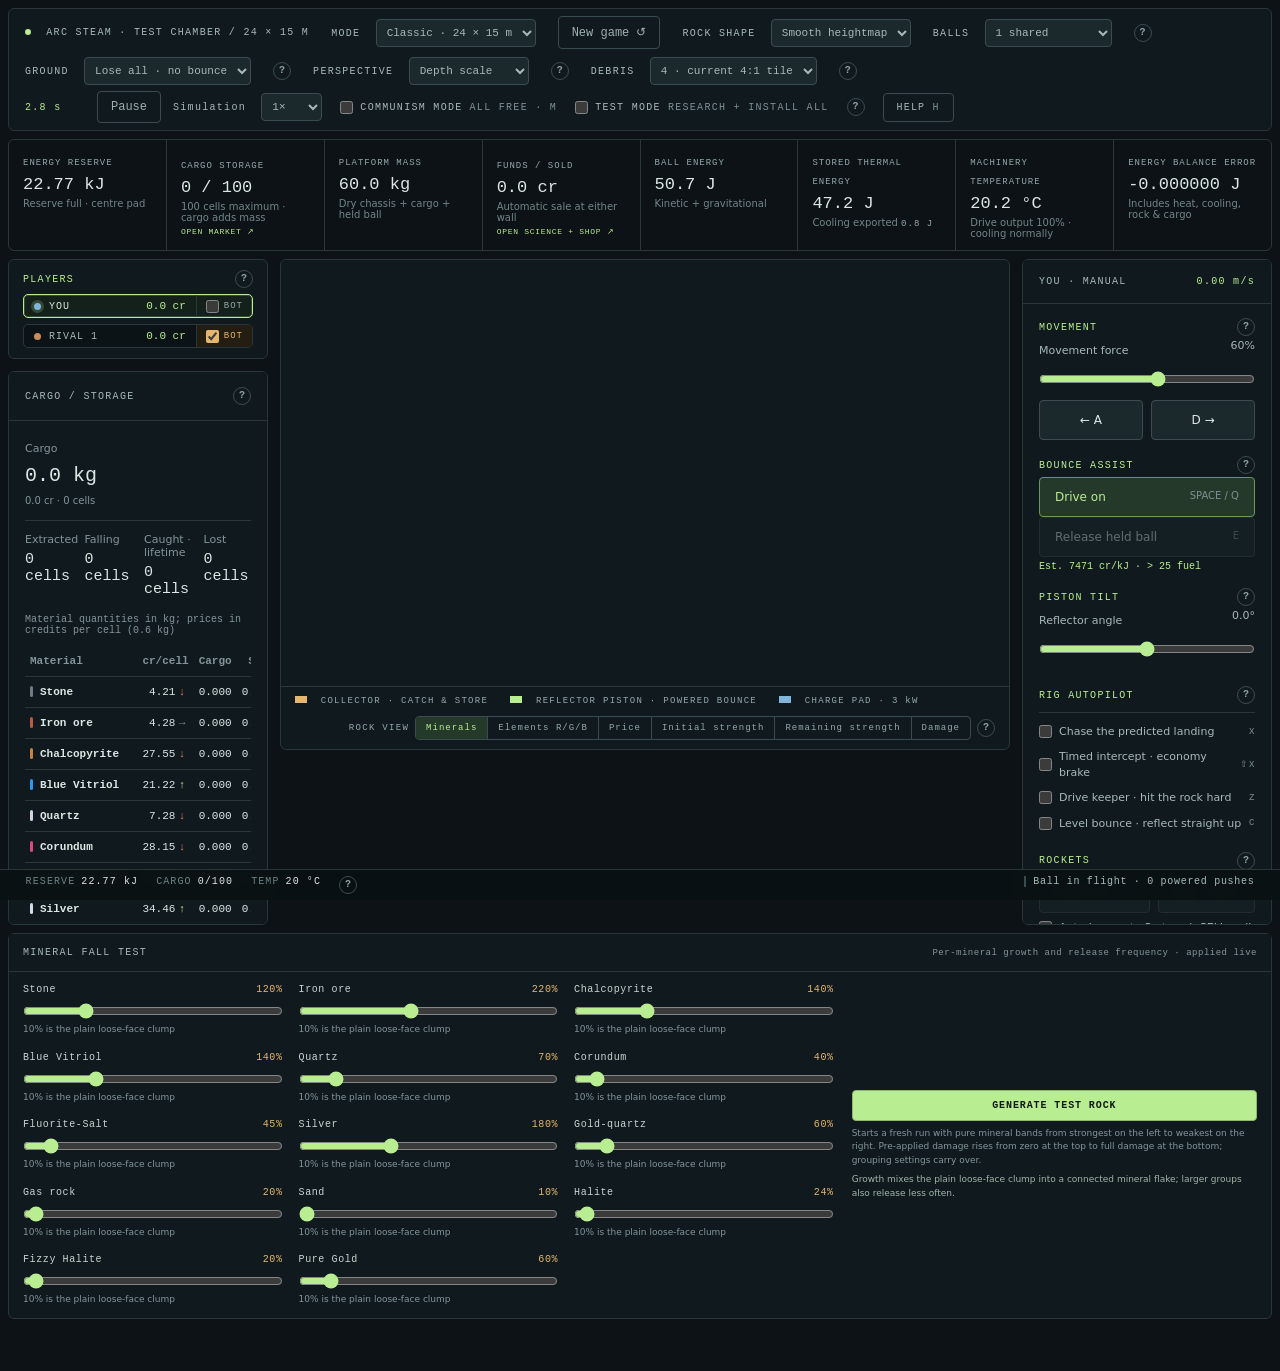
==== index.html @ 77aabecf "0.4.0 Wild Mine — M3, the ball player" ====
<!DOCTYPE html>
<html lang="en">
<head>
	<meta charset="utf-8">
	<meta name="viewport" content="width=device-width, initial-scale=1">
	<title>Arc Steam — physics sandbox</title>
	<link rel="stylesheet" href="styles.css">
</head>
<body>
	<main>
		<header class="system-bar panel">
			<div class="system-row">
				<span class="chamber-name"><i class="live"></i> <span id="chamber-title">ARC STEAM · TEST CHAMBER / 24 × 15 M</span></span>
				<label for="game-mode">MODE <select id="game-mode" autocomplete="off"><option value="classic" selected>Classic · 24 × 15 m</option><option value="wild">Wild Mine · cave</option></select></label>
				<button id="reset" class="quiet">New game ↺</button>
				<label for="shape">ROCK SHAPE <select id="shape" autocomplete="off"><option value="smooth" selected>Smooth heightmap</option><option value="square">Square cells</option></select></label>
				<label for="balls">BALLS <select id="balls" autocomplete="off"><option value="shared1" selected>1 shared</option><option value="shared2">2 shared</option><option value="each">1 per platform</option></select></label><button id="help-balls" class="help-mark" type="button" aria-haspopup="dialog" aria-controls="help-drawer" aria-expanded="false" aria-label="Help: ball arrangements">?</button>
				<label for="ground-bounce">GROUND <select id="ground-bounce" autocomplete="off"><option value="absorb" selected>Lose all · no bounce</option><option value="half">Lose 50% · rebound</option><option value="elastic">Lose none · elastic</option></select></label><button id="help-ground" class="help-mark" type="button" aria-haspopup="dialog" aria-controls="help-drawer" aria-expanded="false" aria-label="Help: ground bounce">?</button>
				<label for="ball-perspective">PERSPECTIVE <select id="ball-perspective" autocomplete="off"><option value="on" selected>Depth scale</option><option value="flat">Constant size</option></select></label><button id="help-perspective" class="help-mark" type="button" aria-haspopup="dialog" aria-controls="help-drawer" aria-expanded="false" aria-label="Help: ball perspective">?</button>
				<label for="debris-compression">DEBRIS <select id="debris-compression" autocomplete="off"><option value="1">1 · square rubble</option><option value="1.5">1.5</option><option value="2">2</option><option value="3">3</option><option value="4" selected>4 · current 4:1 tile</option><option value="6">6</option><option value="8">8 · flat sheet</option></select></label><button id="help-debris" class="help-mark" type="button" aria-haspopup="dialog" aria-controls="help-drawer" aria-expanded="false" aria-label="Help: debris compression">?</button>
			</div>
			<div class="system-row system-options">
				<div class="time-controls" aria-label="Time controls"><span id="clock">0.0 s</span><button id="pause" class="quiet">Pause</button><label for="speed">Simulation <select id="speed"><option value="0.5">0.5×</option><option value="1" selected>1×</option><option value="2">2×</option></select></label></div>
				<label class="commune-switch" for="commune"><input type="checkbox" id="commune" autocomplete="off"> COMMUNISM MODE <i>ALL FREE · M</i></label>
				<label class="test-switch" for="test-mode"><input type="checkbox" id="test-mode" autocomplete="off"> TEST MODE <i>RESEARCH + INSTALL ALL</i></label><button id="help-modes" class="help-mark" type="button" aria-haspopup="dialog" aria-controls="help-drawer" aria-expanded="false" aria-label="Help: communism and test mode">?</button>
				<button id="help-keys" class="help-open" type="button" aria-haspopup="dialog" aria-controls="help-drawer" aria-expanded="false" aria-keyshortcuts="H">HELP <span>H</span></button>
			</div>
		</header>
		<section class="telemetry panel" aria-label="System telemetry"><article id="reserve-telemetry"><span>ENERGY RESERVE</span><strong id="battery">—</strong><small id="reserve-note">Centre pad refills free at the source’s reload rate · emergency import in the market</small></article><article id="cargo-telemetry"><button id="market-open" class="telemetry-action" type="button" aria-controls="market-drawer" aria-expanded="false" aria-label="Open Market and Ledger"><span>CARGO STORAGE</span><strong id="cargo">—</strong><small id="cargo-note">100 cells maximum · cargo adds mass · open market</small></button></article><article><span>PLATFORM MASS</span><strong id="platform-mass">—</strong><small>Dry chassis + cargo + held ball</small></article><article><button id="science-open" class="telemetry-action" type="button" aria-controls="science-drawer" aria-expanded="false" aria-label="Open Science and Shop"><span>FUNDS / SOLD</span><strong id="funds">—</strong><small id="funds-note">Automatic sale · open science and shop</small></button></article><article><span>BALL ENERGY</span><strong id="ball-energy">—</strong><small>Kinetic + gravitational</small></article><article><span>STORED THERMAL ENERGY</span><strong id="heat">—</strong><small>Cooling exported <span id="cooled">—</span></small></article><article id="thermal-telemetry"><span>MACHINERY TEMPERATURE</span><strong id="temperature">—</strong><small id="thermal-status">Drive output 100% · cooling normally</small></article><article><span>ENERGY BALANCE ERROR</span><strong id="error">—</strong><small>Includes heat, cooling, rock & cargo</small></article></section>
		<section class="workspace">
			<section class="mine-panel panel" aria-label="Chamber view" data-topic="chamber">
				<div class="canvas-wrap"><canvas id="c" tabindex="0" aria-label="Side view of a bouncing ball and movable mining platform"></canvas>
					<aside id="mineral-tooltip" class="mineral-tooltip" role="tooltip" hidden>
						<strong id="mineral-cell">—</strong>
						<strong id="mineral-strength">—</strong>
						<progress id="strength-meter" max="1" value="1" aria-label="Remaining cell strength"></progress>
						<p id="mineral-composition">—</p><p id="mineral-price">—</p>
					</aside>
				</div>
				<div class="mine-footer">
					<span><i class="key-color collector"></i> COLLECTOR · CATCH & STORE</span>
					<span><i class="key-color reflector"></i> REFLECTOR PISTON · POWERED BOUNCE</span>
					<span><i class="key-color pad"></i> CHARGE PAD · 3 kW</span>
					<div class="view-switch"><span id="view-label">ROCK VIEW</span><div id="view-modes" class="view-modes" role="radiogroup" aria-labelledby="view-label"><label><input type="radio" name="rock-view" value="minerals" autocomplete="off" checked>Minerals</label><label><input type="radio" name="rock-view" value="elements" autocomplete="off">Elements R/G/B</label><label><input type="radio" name="rock-view" value="price" autocomplete="off">Price</label><label><input type="radio" name="rock-view" value="initial-strength" autocomplete="off">Initial strength</label><label><input type="radio" name="rock-view" value="strength" autocomplete="off">Remaining strength</label><label><input id="rock-damage-view" type="radio" name="rock-view" value="damage" autocomplete="off">Damage</label></div><button id="help-chamber" class="help-mark" type="button" aria-haspopup="dialog" aria-controls="help-drawer" aria-expanded="false" aria-label="Help: the chamber and its markers">?</button></div>
				</div>
			</section>
			<aside class="controls-panel panel" data-topic="movement">
				<div class="panel-title"><span id="control-title">YOU · MANUAL</span><span id="motion">0.00 m/s</span></div>
				<div class="controls">
					<div class="eyebrow-row"><p class="eyebrow">MOVEMENT</p><button id="help-movement" class="help-mark" type="button" aria-haspopup="dialog" aria-controls="help-drawer" aria-expanded="false" aria-label="Help: movement and force">?</button></div>
					<label for="force">Movement force <output id="force-value">60%</output></label>
					<input id="force" type="range" min="10" max="100" value="60">
					<div class="control-row"><button id="left" aria-label="Move left">← A</button><button id="right" aria-label="Move right">D →</button></div>
					<div id="ball-controls" class="ball-controls" hidden>
						<div class="eyebrow-row"><p class="eyebrow">BALL · P2</p><button id="help-ball" class="help-mark" type="button" aria-haspopup="dialog" aria-controls="help-drawer" aria-expanded="false" aria-label="Help: the ball player">?</button></div>
						<div class="control-row"><button id="ball-left" aria-label="Run the ball motor left">◀ ←</button><button id="ball-jump" class="ball-jump" aria-label="Jump the ball">Jump ↑</button><button id="ball-right" aria-label="Run the ball motor right">→ ▶</button></div>
					</div>
					<div id="rig-drive">
						<div class="eyebrow-row"><p class="eyebrow">BOUNCE ASSIST</p><button id="help-drive" class="help-mark" type="button" aria-haspopup="dialog" aria-controls="help-drawer" aria-expanded="false" aria-label="Help: bounce drive">?</button></div>
						<button id="drive" class="drive" aria-pressed="true">Drive on <span>SPACE / Q</span></button>
						<button id="launch" disabled>Release held ball <span>E</span></button>
						<p id="prediction-status" class="hint" hidden></p>
						<p id="drive-yield" class="hint tool-yield" hidden></p>
						<div class="eyebrow-row"><p class="eyebrow">PISTON TILT</p><button id="help-tilt" class="help-mark" type="button" aria-haspopup="dialog" aria-controls="help-drawer" aria-expanded="false" aria-label="Help: reflector tilt">?</button></div>
						<label for="piston-angle">Reflector angle <output id="piston-value">0.0°</output></label>
						<input id="piston-angle" type="range" min="-10" max="10" step="0.5" value="0">
						<div class="eyebrow-row"><p class="eyebrow">RIG AUTOPILOT</p><button id="help-autopilot" class="help-mark" type="button" aria-haspopup="dialog" aria-controls="help-drawer" aria-expanded="false" aria-label="Help: autopilot duties">?</button></div>
						<div class="autopilot" id="autopilot"><label><input type="checkbox" id="auto-move" autocomplete="off"><span>Chase the predicted landing</span><i>X</i></label><label><input type="checkbox" id="auto-smart" autocomplete="off"><span>Timed intercept · economy brake</span><i>⇧X</i></label><label><input type="checkbox" id="auto-drive" autocomplete="off"><span>Drive keeper · hit the rock hard</span><i>Z</i></label><label><input type="checkbox" id="auto-angle" autocomplete="off"><span>Level bounce · reflect straight up</span><i>C</i></label></div>
						<p id="autopilot-status" class="hint" role="status" hidden></p>
						<div class="eyebrow-row"><p class="eyebrow">ROCKETS</p><button id="help-rockets" class="help-mark" type="button" aria-haspopup="dialog" aria-controls="help-drawer" aria-expanded="false" aria-label="Help: rockets">?</button></div>
						<div class="rocket-row"><button id="rocket-fire" type="button" aria-keyshortcuts="R" disabled>Fire 0 / 6 <span>R</span></button><button id="rocket-buy" type="button" disabled>Buy</button></div>
						<div class="autopilot" id="rocket-orders"><label><input type="checkbox" id="rocket-auto" autocomplete="off"><span>Auto-buy up to 3 at each SELL wall</span></label></div>
						<p id="rocket-status" class="hint" role="status" hidden></p>
						<div class="eyebrow-row"><p class="eyebrow">SANDBLASTER</p><button id="help-sandblaster" class="help-mark" type="button" aria-haspopup="dialog" aria-controls="help-drawer" aria-expanded="false" aria-label="Help: sandblaster">?</button></div>
						<div class="rocket-row"><button id="sandblast-fire" type="button" aria-keyshortcuts="F" disabled>Blast 0 <span>F</span></button></div>
						<div class="autopilot" id="sandblast-orders"><label><input type="checkbox" id="sandblast-auto" autocomplete="off"><span>Auto-fire while the hopper holds sand or stone</span></label></div>
						<p id="sandblast-status" class="hint" role="status" hidden></p>
						<p id="sandblast-yield" class="hint tool-yield" hidden></p>
						<div class="eyebrow-row"><p class="eyebrow">WATER GUN</p><button id="help-water" class="help-mark" type="button" aria-haspopup="dialog" aria-controls="help-drawer" aria-expanded="false" aria-label="Help: water gun and the pump">?</button></div>
						<div class="rocket-row"><button id="water-fire" type="button" aria-keyshortcuts="G" disabled>Spray <span>G</span></button><button id="water-aim" type="button" disabled>Aim at cursor</button></div>
						<div class="autopilot" id="water-orders"><label><input type="checkbox" id="water-auto" autocomplete="off"><span>Auto-fire the jet</span></label><label><input type="checkbox" id="water-pump" autocomplete="off"><span>Pump the brine back under the hull</span></label><label><input type="checkbox" id="water-pump-solute" autocomplete="off"><span>Idle pump on shallow fresh water</span></label></div>
						<p id="water-status" class="hint" role="status" hidden></p>
						<p id="water-yield" class="hint tool-yield" hidden></p>
					</div>
				</div>
			</aside>
			<div class="side-column">
				<section class="scoreboard panel" aria-label="Players" data-topic="players">
					<div class="scoreboard-head"><span class="eyebrow">PLAYERS</span><button id="help-players" class="help-mark" type="button" aria-haspopup="dialog" aria-controls="help-drawer" aria-expanded="false" aria-label="Help: players and competitors">?</button></div>
					<ol id="player-list" class="player-list" aria-label="Players at this mine"></ol>
				</section>
				<article class="cargo-panel panel" data-topic="cargo">
					<div class="panel-title"><span>CARGO / STORAGE</span><button id="help-cargo" class="help-mark" type="button" aria-haspopup="dialog" aria-controls="help-drawer" aria-expanded="false" aria-label="Help: cargo and storage">?</button></div>
					<div class="panel-body">
						<div class="summary"><div><span>Cargo</span><strong id="cargo-mass">—</strong><small id="cargo-value">—</small></div></div>
						<p id="grader-yield" class="hint tool-yield" hidden></p>
						<dl class="mass-readouts"><div><dt>Extracted</dt><dd id="extracted">—</dd></div><div><dt>Falling</dt><dd id="falling">—</dd></div><div><dt>Caught · lifetime</dt><dd id="caught">—</dd></div><div><dt>Lost</dt><dd id="lost">—</dd></div></dl>
						<div class="table-wrap"><table><caption>Material quantities in kg; prices in credits per cell (0.6 kg)</caption><thead><tr><th>Material</th><th>cr/cell</th><th>Cargo</th><th>Sold</th></tr></thead><tbody id="inventory-rows"></tbody></table></div>
					</div>
				</article>
			</div>
		</section>

		<section class="fall-test panel" aria-labelledby="fall-test-title" data-topic="chamber">
			<div class="panel-title"><span id="fall-test-title">MINERAL FALL TEST</span><span class="fall-test-summary">Per-mineral growth and release frequency · applied live</span></div>
			<div class="fall-test-body">
				<div id="cluster-settings" class="cluster-test-settings"></div>
				<div class="fall-test-action"><button id="generate-test-rock" type="button">Generate test rock</button><p>Starts a fresh run with pure mineral bands from strongest on the left to weakest on the right. Pre-applied damage rises from zero at the top to full damage at the bottom; grouping settings carry over.</p><p id="fall-test-status" role="status">Growth mixes the plain loose-face clump into a connected mineral flake; larger groups also release less often.</p></div>
			</div>
		</section>

		<aside id="science-drawer" class="tool-drawer science-drawer" aria-labelledby="science-title" data-topic="progression" hidden>
			<div class="tool-drawer-head">
				<div><p class="eyebrow">PROGRESSION TREE</p><h2 id="science-title">SCIENCE + SHOP</h2></div>
				<div class="drawer-meta">
					<span class="meta-pill"><i>FUNDS</i><b id="science-funds">0.0 cr</b></span>
					<span class="meta-pill"><i>RESEARCH</i><b id="research-progress">0 / 11</b></span>
					<button id="help-progression" class="help-mark" type="button" aria-haspopup="dialog" aria-controls="help-drawer" aria-expanded="false" aria-label="Help: science and shop tree">?</button>
					<button id="science-close" class="quiet" type="button" aria-label="Close science and shop">Close ✕</button>
				</div>
			</div>
			<p id="progression-status" class="progression-status" role="status">Sell cargo at a wall to fund research and shop gear.</p>
			<div class="tool-drawer-content">
				<div id="progression-tree" class="progression-tree">
					<aside id="spec-card" class="tree-spec"><div class="spec-title">LIVE PLATFORM SPECIFICATION · HOVER OR TAP ✱ FOR A PREVIEW</div><dl class="spec" id="platform-spec"></dl></aside>
					<svg id="tree-links" class="tree-links" aria-hidden="true"></svg>
				</div>
			</div>
		</aside>
		<aside id="market-drawer" class="tool-drawer market-drawer" aria-labelledby="market-title" hidden>
			<div class="tool-drawer-head">
				<div><p class="eyebrow">CARGO & SALES</p><h2 id="market-title">MARKET / LEDGER</h2></div>
				<div class="drawer-meta">
					<span class="meta-pill"><i>CREDITS</i><b id="credits">0.0 cr</b></span>
					<button id="help-market" class="help-mark" type="button" aria-haspopup="dialog" aria-controls="help-drawer" aria-expanded="false" aria-label="Help: market and ledger">?</button>
					<button id="market-close" class="quiet" type="button" aria-label="Close market and ledger">Close ✕</button>
				</div>
			</div>
			<div class="tool-drawer-content">
			<article class="market-panel panel" data-topic="market">
				<div class="panel-body">
					<div class="summary"><div><span>Sold · lifetime</span><strong id="sold-mass">—</strong><small id="sold-value">—</small></div><div><span>Ledger</span><strong id="sale-count">—</strong><small>Sales, purchases, research, fuel</small></div></div>
					<div class="table-wrap market-quotes"><table><caption>Live mineral quotes · drift vs base and 1-minute rate</caption><thead><tr><th scope="col">Mineral</th><th scope="col">cr/cell</th><th scope="col">vs Base</th><th scope="col">Trend</th><th scope="col">Cargo</th><th scope="col">Sold</th></tr></thead><tbody id="market-rows"></tbody></table></div>
					<div class="refuel"><div><span>Emergency resupply</span><strong id="refuel-cost">—</strong><small>Instant import at <span id="fuel-price">—</span> cr/kJ · the centre pad is free</small></div><button id="refuel" disabled>Recharge</button></div>
					<p id="market-tool-yield" class="hint tool-yield" hidden></p>
					<p id="transaction-status" role="status">Catch fragments in the amber collector, then touch a SELL wall.</p>
					<details open><summary>Transaction ledger <span id="transaction-count">(0)</span></summary><ol id="ledger" reversed aria-label="Latest eight transactions"></ol></details>
				</div>
			</article>
			</div>
		</aside>

	</main>
	<footer class="status-bar" id="status-bar" aria-label="Status bar">
		<div class="status-facts" aria-label="Reserve, cargo, temperature and their help">
			<span><i>RESERVE</i><b id="fact-reserve">—</b></span>
			<span><i>CARGO</i><b id="fact-cargo">—</b></span>
			<span><i>TEMP</i><b id="fact-temp">—</b></span>
			<button id="help-charge" class="help-mark" type="button" aria-haspopup="dialog" aria-controls="help-drawer" aria-expanded="false" aria-label="Help: recovery and charge">?</button>
		</div>
		<div class="status-messages" role="status" aria-live="polite">
			<p class="status-message" id="status-ball" data-tone="info" hidden></p>
			<p class="status-message" id="status-energy" data-tone="danger" hidden></p>
		</div>
	</footer>
	<aside id="help-drawer" class="help-drawer" role="dialog" aria-modal="false" aria-labelledby="help-title" aria-hidden="true" data-open="false">
		<div class="help-head" id="help-head"><span class="eyebrow">CONTEXT HELP</span><button id="help-close" class="quiet" type="button">Close ✕</button></div>
		<h2 id="help-title">Controls</h2>
		<div class="help-scroll" id="help-body"></div>
		<nav class="help-index" id="help-index" aria-label="Help topics"></nav>
		<p class="help-foot">Hover or tap a ? mark · press and hold a panel · H toggles · Esc closes</p>
	</aside>
	<script src="js/minerals.js"></script>
	<script src="js/element-cdf.js"></script>
	<script src="js/geology-config.js"></script>
	<script src="js/rock-materials.js"></script>
	<script src="js/geology.js"></script>
	<script src="js/help.js"></script>
	<script src="js/ceiling.js"></script>
	<script src="js/cave.js"></script>
	<script src="js/equipment.js"></script>
	<script src="js/research.js"></script>
	<script src="js/water-chemistry.js"></script>
	<script src="js/physics.js"></script>
	<script src="js/wild-mine.js"></script>
	<script src="js/wild-ball.js"></script>
	<script src="js/rockets.js"></script>
	<script src="js/sandblaster.js"></script>
	<script src="js/water.js"></script>
	<script src="js/prediction.js"></script>
	<script src="js/autopilot.js"></script>
	<script src="js/players.js"></script>
	<script src="js/tool-telemetry.js"></script>
	<script src="js/main.js"></script>
	<script src="js/main_progress.js"></script>
	<script src="js/main_players.js"></script>
	<script src="js/main_readouts.js"></script>
	<script src="js/main_draw.js"></script>
	<script src="js/main_wild.js"></script>
	<script src="js/main_input.js"></script>
	<script src="js/main_help.js"></script>
	<script src="js/main_boot.js"></script>
</body>
</html>
---- styles.css ----
:root { color-scheme: dark; font-family: system-ui, sans-serif; color: #dce6e4; background: #0c1215; --line: #29363a; --muted: #82959a; --accent: #b9ed91; --amber: #e6b66e; --power: #7fb6d9; --danger: #e0775e; --control-line: #3a4c50; }
* { box-sizing: border-box; }
/* The fixed status bar sits over the foot of the page, so the flow keeps room for it. */
body { margin: 0; padding-bottom: 36px; }
small { display: block; }
p { color: var(--muted); line-height: 1.65; font-size: 13px; }
label { font-size: 11px; color: #a7b8ba; }
output { float: right; }
button, select { font: inherit; color: inherit; background: #1b282c; border: 1px solid var(--control-line); padding: 12px 15px; border-radius: 4px; cursor: pointer; }
select { padding: 6px; margin-left: 8px; font-size: 11px; }
button:hover:not(:disabled, [aria-disabled="true"]) { border-color: var(--accent); }
button:focus-visible, input:focus-visible, select:focus-visible { outline: 2px solid var(--accent); outline-offset: 3px; }
button:disabled, button[aria-disabled="true"] { opacity: 0.4; cursor: not-allowed; }
input[type="range"] { width: 100%; accent-color: var(--accent); margin: 13px 0; }
.quiet { background: transparent; color: #9faeaf; font-size: 12px; }
.eyebrow, .panel-title, .system-bar, .mine-footer { font: 10px ui-monospace, monospace; letter-spacing: 1.3px; }
.eyebrow { color: var(--accent); }
.hint { font-size: 11px; line-height: 1.6; }
.tool-yield { margin: 4px 0 0; font: 10px ui-monospace, monospace; color: var(--muted); }
.tool-yield[hidden] { display: none; }
.tool-yield[data-tone="gain"] { color: var(--accent); }
.tool-yield[data-tone="warn"] { color: var(--amber); }

/* System, telemetry, chamber workspace and market; science and view controls live in drawers. */
main { padding: 8px; display: grid; gap: 8px; }
.panel { min-width: 0; border: 1px solid var(--line); border-radius: 6px; background: #101a1e; }
.panel-title { min-height: 44px; padding: 15px 16px; border-bottom: 1px solid var(--line); color: #a7b8ba; display: flex; align-items: center; justify-content: space-between; gap: 10px; background: #101a1e; }
.panel-body { padding: 16px; }

.system-bar { display: grid; gap: 6px; padding: 7px 16px; color: #a7b8ba; }
.system-row { display: flex; flex-wrap: wrap; align-items: center; gap: 8px 22px; }
.system-bar label { font: inherit; }
.system-bar button { padding: 8px 13px; }
.live { display: inline-block; width: 6px; height: 6px; border-radius: 50%; background: var(--accent); margin-right: 8px; }
.time-controls { display: flex; align-items: center; gap: 12px; }
#clock { min-width: 60px; color: var(--accent); }
.system-options { display: flex; flex-wrap: wrap; align-items: center; gap: 8px 18px; }
/* System modes are label-wrapped switches with visible state and keyboard focus. */
.commune-switch, .test-switch { display: flex; align-items: center; gap: 7px; cursor: pointer; user-select: none; }
.commune-switch:hover, .test-switch:hover { color: #dce6e4; }
.commune-switch:has(:checked) { color: var(--accent); }
.test-switch:has(:checked) { color: var(--amber); }
.commune-switch:has(:focus-visible), .test-switch:has(:focus-visible) { outline: 2px solid var(--accent); outline-offset: 2px; }
.commune-switch input, .test-switch input { margin: 0; accent-color: var(--accent); }
.test-switch input { accent-color: var(--amber); }
.commune-switch i, .test-switch i { font-style: normal; color: #7d9094; }

.telemetry { display: grid; grid-template-columns: repeat(8, minmax(0, 1fr)); gap: 1px; overflow: hidden; background: var(--line); }
.telemetry article { position: relative; min-width: 0; padding: 10px 14px 11px; background: #0c1215; }
.telemetry article:has(.telemetry-action) { padding: 0; }
.telemetry-action { display: block; width: 100%; height: 100%; padding: 10px 14px 11px; border: 0; border-radius: 0; background: transparent; color: inherit; text-align: left; cursor: pointer; }
.telemetry-action:hover { background: #111d20; }
#market-open::after, #science-open::after { display: block; margin-top: 4px; color: var(--accent); font: 8px ui-monospace, monospace; letter-spacing: 0.7px; }
#market-open::after { content: "OPEN MARKET ↗"; }
#science-open::after { content: "OPEN SCIENCE + SHOP ↗"; }
.telemetry span { font: 9px ui-monospace, monospace; color: #94a8ac; letter-spacing: 1px; }
.telemetry strong { display: block; font: 17px ui-monospace, monospace; margin: 6px 0 4px; }
.telemetry small { font-size: 10px; color: #71868a; }
/* Live warnings highlight the telemetry card that needs attention; the tag is
   drawn from the data state, so the readout only flips one attribute. */
.telemetry article[data-warning] { background: #1d1a11; box-shadow: inset 3px 0 0 var(--amber); }
.telemetry article[data-warning] strong { color: var(--amber); }
.telemetry article[data-warning]::after { content: attr(data-warning); position: absolute; top: 7px; right: 10px; padding: 2px 5px; border-radius: 2px; background: var(--amber); color: #16130b; font: 8px ui-monospace, monospace; letter-spacing: 1px; }
.telemetry article[data-warning="EMPTY"], .telemetry article[data-warning="CUTOFF"] { background: #231412; box-shadow: inset 3px 0 0 var(--danger); }
.telemetry article[data-warning="EMPTY"] strong, .telemetry article[data-warning="CUTOFF"] strong { color: var(--danger); }
.telemetry article[data-warning="EMPTY"]::after, .telemetry article[data-warning="CUTOFF"]::after { background: var(--danger); color: #1b0f0c; }

/* Players: one compact line per platform, stacked in the left column above
   cargo. The row is the switch; the BOT checkbox is the only nested control
   and keeps its own click target. */
.scoreboard { display: flex; flex-direction: column; gap: 6px; padding: 10px 14px; }
.scoreboard-head { display: flex; align-items: center; justify-content: space-between; gap: 10px; }
.scoreboard .eyebrow { margin: 0; }
.player-list { display: flex; flex-direction: column; gap: 6px; margin: 0; padding: 0; list-style: none; }
.player-row { display: flex; align-items: stretch; min-width: 0; border: 1px solid var(--line); border-radius: 5px; background: #0b1316; overflow: hidden; }
.player-row[hidden] { display: none; }
.player-row[data-active="true"] { border-color: var(--accent); background: #14201a; box-shadow: inset 0 0 0 1px #b9ed9133; }
.player-select { display: flex; flex: 1 1 auto; align-items: center; gap: 8px; padding: 5px 10px; border: 0; border-radius: 0; background: transparent; text-align: left; min-width: 0; }
.player-select:hover:not(:disabled) { border-color: transparent; background: #18262a; }
.player-dot { flex: none; width: 7px; height: 7px; border-radius: 50%; background: var(--muted); }
.player-row[data-active="true"] .player-dot { box-shadow: 0 0 0 3px #b9ed9133; }
.player-name { font: 10px ui-monospace, monospace; letter-spacing: 1px; color: #a7b8ba; }
.player-row[data-active="true"] .player-name { color: #dce6e4; }
.player-money { margin-left: auto; font: 11px ui-monospace, monospace; color: var(--accent); white-space: nowrap; }
.player-bot { display: flex; align-items: center; gap: 5px; padding: 0 9px; border-left: 1px solid var(--line); font: 9px ui-monospace, monospace; letter-spacing: 1px; color: #94a8ac; cursor: pointer; user-select: none; }
.player-bot:hover { color: #dce6e4; }
.player-bot:has(:checked) { color: var(--amber); background: #241d12; }
.player-bot input { margin: 0; accent-color: var(--amber); }


/* Status bar: one fixed strip at the foot of the viewport while the page
   scrolls. The facts on the left stay true all session; the messages on the
   right only exist while the condition behind them does. */
.status-bar {
	position: fixed; inset: auto 0 0 0; z-index: 20; display: flex; flex-wrap: wrap; align-items: baseline; gap: 2px 24px;
	padding: 6px 2vw; border-top: 1px solid var(--line); background: #0a1114f2; backdrop-filter: blur(6px);
	font: 10px ui-monospace, monospace; letter-spacing: 1.1px;
}
.status-facts { display: flex; flex-wrap: wrap; gap: 2px 18px; }
.status-facts span { display: flex; align-items: baseline; gap: 6px; }
.status-facts .help-mark { align-self: center; }
.status-facts i { font-style: normal; color: #6d8286; }
.status-facts b { font-weight: 400; color: #dce6e4; }
.status-facts b[data-tone="warn"] { color: var(--amber); }
.status-facts b[data-tone="danger"] { color: var(--danger); }
.status-messages { margin-left: auto; display: flex; flex-wrap: wrap; gap: 2px 20px; }
.status-message { margin: 0; padding-left: 7px; border-left: 2px solid var(--control-line); font: inherit; letter-spacing: 0.7px; color: #a9babc; }
.status-message[data-tone="warn"] { color: var(--amber); border-left-color: var(--amber); }
.status-message[data-tone="danger"] { color: var(--danger); border-left-color: var(--danger); }
.status-message[hidden] { display: none; }

/* Cap the chamber, not the page: surplus desktop width belongs to cargo.
   126.54vh is the 1.71 scene ratio at the side panels' 74vh height limit. */
.workspace { display: grid; gap: 12px; grid-template-columns: minmax(260px, 1fr) minmax(0, min(1282px, calc(126.54vh + 2px))) 250px; grid-template-areas: "side mine controls"; }
.side-column { grid-area: side; display: flex; flex-direction: column; gap: 12px; min-width: 0; }
.mine-panel { grid-area: mine; align-self: start; display: flex; flex-direction: column; }
.controls-panel { grid-area: controls; }
/* The ratio matches the chamber's 27.3 x 15.7 m scene plus the renderer's
   margins. Side-panel content must never stretch this box. */
.canvas-wrap { position: relative; flex: none; aspect-ratio: 1.71; background: #10191d; border-radius: 6px 6px 0 0; overflow: hidden; }
canvas { width: 100%; height: 100%; display: block; cursor: crosshair; }

.mine-footer { display: flex; flex-wrap: wrap; align-items: center; gap: 10px 22px; padding: 9px 14px; border-top: 1px solid var(--line); color: #94a8ac; font-size: 9px; }
.key-color { display: inline-block; height: 7px; width: 12px; margin-right: 7px; }
.collector { background: var(--amber); }
.reflector { background: var(--accent); }
.pad { background: var(--power); }
.view-switch { margin-left: auto; display: flex; flex-wrap: wrap; align-items: center; gap: 6px; }
.view-modes { display: flex; flex-wrap: wrap; border: 1px solid var(--control-line); border-radius: 4px; overflow: hidden; }
.view-modes label { position: relative; padding: 6px 10px; font: 9px ui-monospace, monospace; letter-spacing: 1px; color: #94a8ac; cursor: pointer; user-select: none; }
.view-modes label + label { border-left: 1px solid var(--control-line); }
.view-modes label:hover { color: #dce6e4; }
.view-modes label:has(:checked) { color: var(--accent); background: #25392a; }
.view-modes label:has(:focus-visible) { outline: 2px solid var(--accent); outline-offset: -2px; }
/* The radio stays focusable for arrow keys; its label is the visible control. */
.view-modes input { position: absolute; inset: 0; margin: 0; opacity: 0; pointer-events: none; }

.fall-test .panel-title { min-height: 38px; padding: 10px 14px; }
.fall-test-summary { color: var(--muted); font: 9px ui-monospace, monospace; letter-spacing: 0.5px; }
.fall-test-body { display: grid; grid-template-columns: minmax(0, 2fr) minmax(250px, 1fr); gap: 18px; align-items: center; padding: 12px 14px; }
.cluster-test-settings { display: grid; grid-template-columns: repeat(3, minmax(0, 1fr)); gap: 16px; }
.cluster-setting { min-width: 0; }
.cluster-setting label { display: flex; align-items: center; justify-content: space-between; gap: 8px; color: #c8d5d2; font: 10px ui-monospace, monospace; letter-spacing: 0.6px; }
.cluster-setting output { color: var(--amber); }
.cluster-setting input { margin: 8px 0 2px; }
.cluster-setting small { color: var(--muted); font-size: 9px; line-height: 1.4; }
.fall-test-action { display: grid; gap: 6px; }
.fall-test-action button { width: 100%; padding: 9px 12px; color: #111914; border-color: #8fb76f; background: #b9ed91; font: 600 10px ui-monospace, monospace; letter-spacing: 0.9px; text-transform: uppercase; }
.fall-test-action p { margin: 0; font-size: 9px; line-height: 1.5; }
#fall-test-status { color: #9fb4a6; }

.controls { padding: 14px 16px; }
.controls button { width: 100%; text-align: left; font-size: 12px; }
.controls button span { float: right; color: #7d9094; font-size: 10px; }
.drive[aria-pressed="true"] { color: var(--accent); background: #25392a; border-color: #6a9757; }
#motion { color: var(--accent); white-space: nowrap; }
#prediction-status, #autopilot-status, #rocket-status { color: #9fd3b0; }
#prediction-status[hidden], #autopilot-status[hidden], #rocket-status[hidden] { display: none; }
/* Autopilot switches: the label is the control, the shortcut sits on the right. */
.autopilot { display: grid; margin: 8px 0 2px; border-top: 1px solid var(--line); padding-top: 6px; }
.autopilot label { display: flex; align-items: center; gap: 7px; padding: 5px 0; font-size: 11px; color: #a7b8ba; cursor: pointer; user-select: none; }
.autopilot label:hover { color: #dce6e4; }
.autopilot label:has(:checked) { color: var(--accent); }
.autopilot label:has(:focus-visible) { outline: 2px solid var(--accent); outline-offset: 1px; }
.autopilot input { flex: none; margin: 0; accent-color: var(--accent); }
.autopilot span { flex: 1 1 auto; line-height: 1.4; }
.autopilot i { flex: none; font: 9px ui-monospace, monospace; letter-spacing: 0.6px; color: #7d9094; }
.rocket-row { display: flex; gap: 8px; }
.rocket-row button:last-child { flex: 0 1 44%; text-align: center; white-space: nowrap; }
#rocket-orders { margin: 2px 0 0; border-top: 0; padding-top: 0; }
.control-row { display: flex; gap: 8px; touch-action: none; }
.control-row button { text-align: center; user-select: none; }
/* The ball player is Wild Mine only, so the row is hidden until the mode asks. */
.ball-controls[hidden] { display: none; }
.ball-controls .control-row { margin-top: 6px; }
.ball-controls .ball-jump { flex: 1.2; color: var(--accent); border-color: #6a9757; background: #25392a; }
.eyebrow-row { display: flex; align-items: center; justify-content: space-between; gap: 10px; margin: 16px 0 3px; }
.eyebrow-row .eyebrow { margin: 0; }
.controls > .eyebrow-row:first-child { margin-top: 0; }

#mineral-cell { display: block; margin-bottom: 8px; font: 11px ui-monospace, monospace; letter-spacing: 0.4px; color: var(--accent); }
#mineral-strength { display: block; font: 13px ui-monospace, monospace; line-height: 1.5; }
progress { width: 100%; height: 8px; accent-color: var(--amber); margin-top: 8px; }
#mineral-composition, #mineral-price { margin: 7px 0 0; font-size: 11px; line-height: 1.45; }
.mineral-tooltip { position: absolute; z-index: 4; width: 260px; padding: 12px; border: 1px solid #506166; border-radius: 5px; background: #0b1416f2; box-shadow: 0 8px 24px #0009; pointer-events: none; }
.mineral-tooltip[hidden] { display: none; }

/* Combined science + shop progression tree: each node pairs research with the
   equipment it unlocks, connected by live prerequisite edges. */
.upgrade-row { display: grid; grid-template-columns: minmax(0, 1fr) auto; gap: 2px 8px; min-width: 0; align-items: center; }
.upgrade-row b { font-size: 10px; letter-spacing: 0.25px; line-height: 1.3; min-width: 0; }
.upgrade-row small { grid-column: 1 / -1; font-size: 9.5px; line-height: 1.38; color: #96a9ac; }
.upgrade-row button { align-self: start; padding: 4px 8px; font: 600 9px ui-monospace, monospace; letter-spacing: 0.5px; white-space: nowrap; }
/* Preview marks sit beside the purchase button in the same column, so a row
   never reflows when one becomes available. A row with nothing left to preview
   keeps the mark's box and folds the mark itself away. */
.row-actions { display: flex; align-items: center; gap: 4px; justify-self: end; }
.upgrade-row .preview-mark { flex: none; width: 16px; height: 16px; padding: 0; border-radius: 50%; border: 1px solid #3d5257; background: #121e22; color: #8ba3a7; font: 700 9px/1 ui-monospace, monospace; cursor: pointer; opacity: 1; transition: color 0.12s ease, border-color 0.12s ease, background 0.12s ease; }
.upgrade-row .preview-mark:hover { color: #0e1912; border-color: var(--accent); background: var(--accent); }
.upgrade-row .preview-mark[aria-pressed="true"] { color: #0e1912; border-color: var(--accent); background: var(--accent); }
.upgrade-row[data-previewable="false"] .preview-mark { color: transparent; border-color: transparent; background: transparent; cursor: default; pointer-events: none; }
/* A row being previewed says so without moving: an inset outline on the row it
   belongs to, and the same tone on the specification strip. */
.upgrade-row[data-preview="true"] { box-shadow: inset 0 0 0 1px #b9ed9166; background-color: #14211c; }
.tree-spec[data-preview="true"] { border-color: #7bab66; box-shadow: inset 0 2px 0 var(--accent); }
.upgrade-row select { grid-column: 1 / -1; margin: 2px 0 0; padding: 4px 6px; font-size: 9.5px; min-width: 0; width: 100%; max-width: 100%; background: #142125; }
.upgrade-row b::before {
	display: inline-block; margin-right: 5px; padding: 1px 4px; border-radius: 3px; vertical-align: 1px;
	font: 700 8px/1.25 ui-monospace, monospace; letter-spacing: 0.6px;
}
.node-sci > b::before { content: "SCI"; color: #b9ed91; background: #213726; border: 1px solid #446b47; }
.node-buy > b::before { content: "↳ BUY"; color: #e6b66e; background: #2c2416; border: 1px solid #68512c; }
.tree-root .node-buy > b::before { content: "BUY"; }
.tree-root [data-item="ramp"] > b::before { content: "KIT"; }
.tree-root [data-family="engines"] > b::before { content: "BAY"; color: #7fb6d9; background: #172934; border: 1px solid #35586d; }
.service-slot > b::before { content: "BOT"; color: #7fb6d9; background: #172934; border: 1px solid #35586d; }
.upgrade-row[data-state="installed"] b, .upgrade-row[data-state="researched"] b { color: var(--accent); }
.upgrade-row[data-state="installed"] > b::before, .upgrade-row[data-state="researched"] > b::before { color: #0e1912; background: var(--accent); border-color: var(--accent); }
.mobile-req { display: none; color: #789095; font: 9px ui-monospace, monospace; letter-spacing: 0.5px; }

#research-progress, #science-funds, #credits { color: var(--accent); }
.drawer-meta { display: flex; flex-wrap: wrap; align-items: center; gap: 8px; }
.meta-pill { display: inline-flex; align-items: baseline; gap: 6px; padding: 4px 8px; border: 1px solid var(--line); border-radius: 4px; background: #0b1316; font: 10px ui-monospace, monospace; }
.meta-pill i { font-style: normal; font-size: 8.5px; letter-spacing: 0.8px; color: #7c9094; }
.meta-pill b { font-weight: 600; }
.progression-status { margin: 0; padding: 5px 10px; border-left: 2px solid var(--accent); border-radius: 0 4px 4px 0; background: #121e22; font-size: 11px; line-height: 1.35; color: #b5c7c8; }

.progression-tree { position: relative; display: grid; grid-template-columns: repeat(3, minmax(0, 1fr)); gap: 16px 22px; align-items: start; }
.tree-links { position: absolute; inset: 0; width: 100%; height: 100%; pointer-events: none; overflow: visible; z-index: 0; }
.tree-links path { fill: none; stroke-width: 1.75; transition: stroke 0.15s ease, stroke-width 0.15s ease, opacity 0.15s ease; }
.tree-links path[data-state="locked"] { stroke: #445a60; stroke-dasharray: 4 4; }
.tree-links path[data-state="ready"] { stroke: #63868f; }
.tree-links path[data-state="done"] { stroke: #8cd46c; stroke-width: 2; }
.tree-links path[data-focus="true"] { stroke: #d7f5be; stroke-width: 2.6; stroke-dasharray: none; }

.tree-root { position: relative; z-index: 1; grid-column: 1 / -1; grid-row: 2; border: 1px solid #354a4f; border-radius: 6px; background: #111c20; overflow: hidden; }
.tree-root-title { padding: 4px 10px; border-bottom: 1px solid var(--line); background: #0d1619; color: #8da2a6; font: 8.5px ui-monospace, monospace; letter-spacing: 1.1px; }
.tree-root-bays { display: grid; grid-template-columns: repeat(4, minmax(0, 1fr)); }
.tree-root-bays > .upgrade-row { padding: 6px 9px; }
.tree-root-bays > .upgrade-row + .upgrade-row { border-left: 1px solid var(--line); }

.tree-node { position: relative; z-index: 1; border: 1px solid #304247; border-radius: 6px; background: #121f23; overflow: hidden; transition: border-color 0.15s ease, box-shadow 0.15s ease; }
.tree-node[data-state="locked"] { border-color: #253438; background: #0e171a; }
.tree-node[data-state="locked"] .node-sci b, .tree-node .node-buy[data-state="locked"] b { color: #7e9296; }
.tree-node[data-state="locked"] .node-sci small, .tree-node .node-buy[data-state="locked"] small { color: #677b7f; }
.tree-node[data-state="locked"] .node-sci > b::before, .tree-node .node-buy[data-state="locked"] > b::before { color: #6f8488; background: #152125; border-color: #2d4045; }
.tree-node[data-state="available"] { border-color: #5d8d4e; box-shadow: inset 0 2px 0 var(--accent); }
.tree-node[data-state="available"] .node-sci button:not([aria-disabled="true"]):not(.preview-mark) { color: #0e1911; background: var(--accent); border-color: var(--accent); }
.tree-node[data-state="researched"] { border-color: #3d5d44; }
.tree-node[data-linked="true"] { border-color: #9ed983; box-shadow: 0 0 0 1px #9ed98366; }
.node-sci { padding: 6px 9px; }
.node-buy { padding: 6px 9px 7px; border-top: 1px dashed #2b3d42; background: #0d161a; }
.node-buy[data-state="available"] { background: #161d17; border-top-style: solid; border-top-color: #466341; }
.node-buy[data-state="available"] button:not([aria-disabled="true"]):not(.preview-mark),
.tree-root .node-buy[data-state="available"] button:not([aria-disabled="true"]):not(.preview-mark) { border-color: var(--amber); color: #f6d59b; background: #292214; }
.node-cap { padding: 4px 9px; border-top: 1px dashed #26363a; background: #0c1418; color: #7d9699; font: 8px ui-monospace, monospace; letter-spacing: 0.8px; }
.tree-node[data-state="researched"] .node-cap { color: var(--accent); background: #112018; border-top-style: solid; border-top-color: #325138; }

/* The live specification leads the tree: it is the panel every research and
   purchase is judged against, so it spans the top row as one line per measure
   in two columns, instead of a column down the side of the last row. */
.tree-spec { position: relative; z-index: 2; grid-column: 1 / -1; grid-row: 1; border: 1px solid #354a4f; border-radius: 6px; background: #0c1317; overflow: hidden; }
.spec-title { padding: 5px 10px; border-bottom: 1px solid var(--line); background: #101a1e; color: #93a7ab; font: 9px ui-monospace, monospace; letter-spacing: 1px; }
.spec { --spec-value: 76px; --spec-delta: 70px; display: grid; grid-template-columns: repeat(2, minmax(0, 1fr)); gap: 2px 24px; margin: 0; padding: 5px 10px 6px; }
/* One line per measure in three columns: name, value, change. The name takes
   the slack; the value and its difference keep tracks of their own, so a live
   readout that runs from 980 to 1040 N, or a preview that adds a signed
   difference, cannot re-measure the line and slide the number sideways. */
.spec > div { display: grid; grid-template-columns: minmax(0, 1fr) auto; align-items: baseline; gap: 8px; min-width: 0; }
.spec dt { overflow: hidden; font-size: 10.5px; color: #9fb3b5; white-space: nowrap; text-overflow: ellipsis; }
.spec dd { display: grid; grid-template-columns: var(--spec-value) var(--spec-delta); gap: 4px; align-items: baseline; margin: 0; font: 11px ui-monospace, monospace; color: #dcece6; white-space: nowrap; }
.spec-value { text-align: right; font-variant-numeric: tabular-nums; }
/* The change track is always there: an empty span hides with visibility, so the
   value stays put and the card's height never grows on a preview. */
.spec-delta { text-align: left; font-style: normal; font-size: 9.5px; letter-spacing: 0.2px; visibility: hidden; }
.spec-delta[data-tone] { visibility: visible; }
.spec-delta[data-tone="gain"] { color: var(--accent); }
.spec-delta[data-tone="loss"] { color: var(--danger); }

.summary { display: grid; grid-template-columns: repeat(auto-fit, minmax(120px, 1fr)); gap: 12px; }
.summary span, .refuel span, .mass-readouts dt { font-size: 11px; color: var(--muted); }
.summary strong, .refuel strong { display: block; font: 20px ui-monospace, monospace; margin: 8px 0; }
.summary small, .refuel small { font-size: 10px; color: var(--muted); }
.mass-readouts { display: grid; grid-template-columns: repeat(4, minmax(0, 1fr)); gap: 12px; margin: 14px 0 0; padding-top: 12px; border-top: 1px solid var(--line); }
.mass-readouts dd { margin: 5px 0 0; font: 15px ui-monospace, monospace; }
.refuel { display: flex; align-items: center; justify-content: space-between; gap: 14px; margin-top: 14px; padding-top: 13px; border-top: 1px solid var(--line); }
.refuel button { flex: none; font-size: 11px; }
#refuel-cost { color: var(--amber); }
.table-wrap { overflow-x: auto; margin: 16px 0; }
table { border-collapse: collapse; width: 100%; font: 11px ui-monospace, monospace; white-space: nowrap; }
caption { text-align: left; color: var(--muted); font-size: 10px; padding-bottom: 10px; white-space: normal; }
th, td { text-align: right; padding: 9px 5px; border-bottom: 1px solid var(--line); }
th:first-child { text-align: left; }
thead { color: var(--muted); }
td[data-tone="gain"], .quote-arrow[data-tone="gain"] { color: var(--accent); }
td[data-tone="loss"], .quote-arrow[data-tone="loss"] { color: var(--danger); }
.quote-arrow { display: inline-block; width: 1.2em; text-align: center; color: var(--muted); }
/* The canvas mineral colour as a row mark: a bar keeps the name readable. */
#inventory-rows th[scope="row"]::before, #market-rows th[scope="row"]::before {
	content: ""; display: inline-block; width: 3px; height: 1em; margin-right: 7px;
	border-radius: 2px; background: var(--mineral-color); vertical-align: -2px;
}
#transaction-status { font-size: 11px; color: var(--amber); }
details { font-size: 11px; color: var(--muted); line-height: 1.8; }
summary { cursor: pointer; }
#ledger { padding-left: 25px; margin: 6px 0 0; }

/* Progress and display drawers sit below the system bar so Pause, New game and mode switches stay reachable. */
.tool-drawer {
	position: fixed; z-index: 25; top: 96px; right: 12px; bottom: 38px; display: flex; flex-direction: column; gap: 8px;
	width: min(580px, calc(100vw - 24px)); padding: 12px 14px; border: 1px solid var(--line); border-radius: 7px;
	background: #0e171af5; box-shadow: 0 18px 48px #000a;
}
.science-drawer { width: min(1140px, calc(100vw - 24px)); }
.tool-drawer[hidden] { display: none; }
.tool-drawer-head { display: flex; flex-wrap: wrap; align-items: center; justify-content: space-between; gap: 8px 12px; padding-bottom: 8px; border-bottom: 1px solid var(--line); }
.tool-drawer-head .eyebrow { margin: 0 0 2px; }
.tool-drawer-head h2 { margin: 0; color: #dce6e4; font: 600 14px ui-monospace, monospace; letter-spacing: 1px; }
.tool-drawer-head button.quiet { padding: 6px 11px; }
.tool-drawer-content { min-height: 0; overflow-y: auto; display: grid; align-content: start; gap: 12px; padding-right: 2px; }
.tool-drawer-content > .panel { overflow: visible; }
.tool-drawer-content > .panel .panel-title { position: sticky; top: 0; z-index: 1; }

/* Context help: the panels keep short status lines and every ? mark, held panel
   or shortcut opens the same drawer with the full explanation. */
button.help-mark, .system-options button.help-mark, .controls button.help-mark, .panel-title button.help-mark, .mine-footer button.help-mark, .drawer-meta button.help-mark {
	flex: none; width: 18px; height: 18px; padding: 0; border-radius: 50%; border: 1px solid var(--control-line);
	background: transparent; color: #8fa3a6; font: 700 10px/1 ui-monospace, monospace; cursor: help; text-align: center;
}
button.help-mark:hover, button.help-mark[aria-expanded="true"] { color: #10191d; border-color: var(--accent); background: var(--accent); }
.help-open { padding: 6px 10px; font: 10px ui-monospace, monospace; letter-spacing: 1.2px; color: #a7b8ba; background: transparent; }
.help-open[aria-expanded="true"] { color: var(--accent); border-color: var(--accent); background: #16241c; }
.help-open span { color: #7d9094; }
/* A finger needs a bigger target than a pointer, and the hold gesture is the
   primary route there anyway. */
@media (pointer: coarse) { button.help-mark { width: 26px; height: 26px; font-size: 12px; } }
/* Visibility flips instantly on open and only after the slide-out on close, so
   the drawer's own controls are focusable the moment it opens. */
.help-drawer {
	position: fixed; z-index: 30; top: 0; right: 0; bottom: 0; width: min(390px, 92vw); display: flex; flex-direction: column; gap: 12px;
	padding: 14px 18px 16px; border-left: 1px solid var(--line); background: #0e171a; box-shadow: -24px 0 42px #0007;
	transform: translateX(102%); visibility: hidden; transition: transform 0.22s ease, visibility 0s linear 0.22s;
}
.help-drawer[data-open="true"] { transform: none; visibility: visible; transition: transform 0.22s ease, visibility 0s; }
.help-head { display: flex; align-items: center; justify-content: space-between; gap: 10px; cursor: grab; touch-action: none; }
.help-head .eyebrow { margin: 0; }
#help-close { padding: 5px 9px; font-size: 11px; }
#help-title { margin: 0; font: 600 15px ui-monospace, monospace; letter-spacing: 0.6px; color: #dce6e4; }
.help-scroll { flex: 1 1 auto; overflow-y: auto; }
.help-scroll p { margin: 0 0 10px; font-size: 12.5px; line-height: 1.65; color: #a9babc; }
.help-keys { display: grid; grid-template-columns: auto minmax(0, 1fr); gap: 4px 12px; margin: 12px 0 2px; padding-top: 10px; border-top: 1px solid var(--line); }
.help-keys dt { font: 10px ui-monospace, monospace; color: var(--accent); white-space: nowrap; }
.help-keys dd { margin: 0; font-size: 11px; color: #9fb0b2; }
.help-index { display: flex; flex-wrap: wrap; gap: 5px; padding-top: 10px; border-top: 1px solid var(--line); }
.help-index button { padding: 5px 9px; font: 9px ui-monospace, monospace; letter-spacing: 0.9px; background: transparent; }
.help-index button[data-active="true"] { color: var(--accent); border-color: var(--accent); background: #16241c; }
.help-foot { margin: 0; font: 9px ui-monospace, monospace; letter-spacing: 0.6px; line-height: 1.6; color: #71868a; }

/* Side panels scroll independently and do not dictate the canvas height. */
@media (min-width: 761px) {
	.controls-panel, .side-column { max-height: 74vh; }
	.controls-panel { overflow-y: auto; }
	.cargo-panel { flex: 1 1 auto; min-height: 0; overflow-y: auto; }
	.controls-panel .panel-title, .cargo-panel .panel-title { position: sticky; top: 0; z-index: 1; }
}
@media (max-width: 1279px) {
	.telemetry { grid-template-columns: repeat(4, minmax(0, 1fr)); }
	.workspace { grid-template-columns: minmax(220px, 0.8fr) minmax(0, 1.8fr); grid-template-areas: "side mine" "controls controls"; }
}
@media (min-width: 761px) and (max-width: 1100px) {
	.tree-root-bays { grid-template-columns: repeat(2, minmax(0, 1fr)); }
	.tree-root-bays > .upgrade-row:nth-child(3) { border-left: 0; }
	.tree-root-bays > .upgrade-row:nth-child(n + 3) { border-top: 1px solid var(--line); }
}
@media (max-width: 760px) {
	/* On a phone the messages matter more than the facts, so they wrap under a smaller fact row. */
	body { padding-bottom: 76px; }
	.status-bar { padding: 5px 12px; font-size: 9px; gap: 2px 14px; }
	.status-messages { margin-left: 0; }
	main { padding: 12px; }
	.system-row { gap: 6px 14px; }
	.time-controls { flex-wrap: wrap; }
	.system-row label { display: flex; align-items: center; }
	.system-row select { margin-left: 4px; max-width: 132px; }
	.telemetry { grid-template-columns: 1fr 1fr; }
	.telemetry strong { font-size: 13px; }
	.workspace { grid-template-columns: minmax(0, 1fr); grid-template-areas: "mine" "controls" "side"; }
	.canvas-wrap { aspect-ratio: auto; height: 320px; }
	.view-switch { margin-left: 0; }
	.mine-footer { gap: 8px 12px; }
	.fall-test-summary { display: none; }
	.fall-test-body { grid-template-columns: 1fr; gap: 10px; }
	.cluster-test-settings { grid-template-columns: 1fr; gap: 8px; }
	.cluster-setting input { margin: 4px 0 1px; }
	.tool-drawer, .science-drawer { top: auto; left: 0; right: 0; bottom: 0; width: auto; max-height: 85vh; border-radius: 10px 10px 0 0; }
	.progression-tree { grid-template-columns: minmax(0, 1fr); gap: 10px; }
	.spec { grid-template-columns: minmax(0, 1fr); gap: 2px; }
	.tree-links { display: none; }
	.tree-root, .tree-node, .tree-spec { grid-column: auto !important; grid-row: auto !important; }
	.tree-root-bays { grid-template-columns: minmax(0, 1fr); }
	.tree-root-bays > .upgrade-row + .upgrade-row { border-left: 0; border-top: 1px solid var(--line); }
	.mobile-req { display: block; }
	.mineral-tooltip { width: min(260px, calc(100% - 16px)); }
	#mineral-price { overflow-wrap: anywhere; }
	.help-drawer { top: auto; left: 0; right: 0; bottom: 0; width: auto; max-height: 76vh; border-left: 0; border-top: 1px solid var(--line); border-radius: 10px 10px 0 0; box-shadow: 0 -20px 42px #0009; transform: translateY(102%); }
}
@media (prefers-reduced-motion: reduce) { .help-drawer, .tree-links path, .tree-node { transition: none; } }
@media (max-width: 400px) { .mass-readouts { grid-template-columns: 1fr 1fr; } .summary strong, .refuel strong { font-size: 16px; } .refuel { flex-wrap: wrap; } .panel-body { padding: 12px; } }
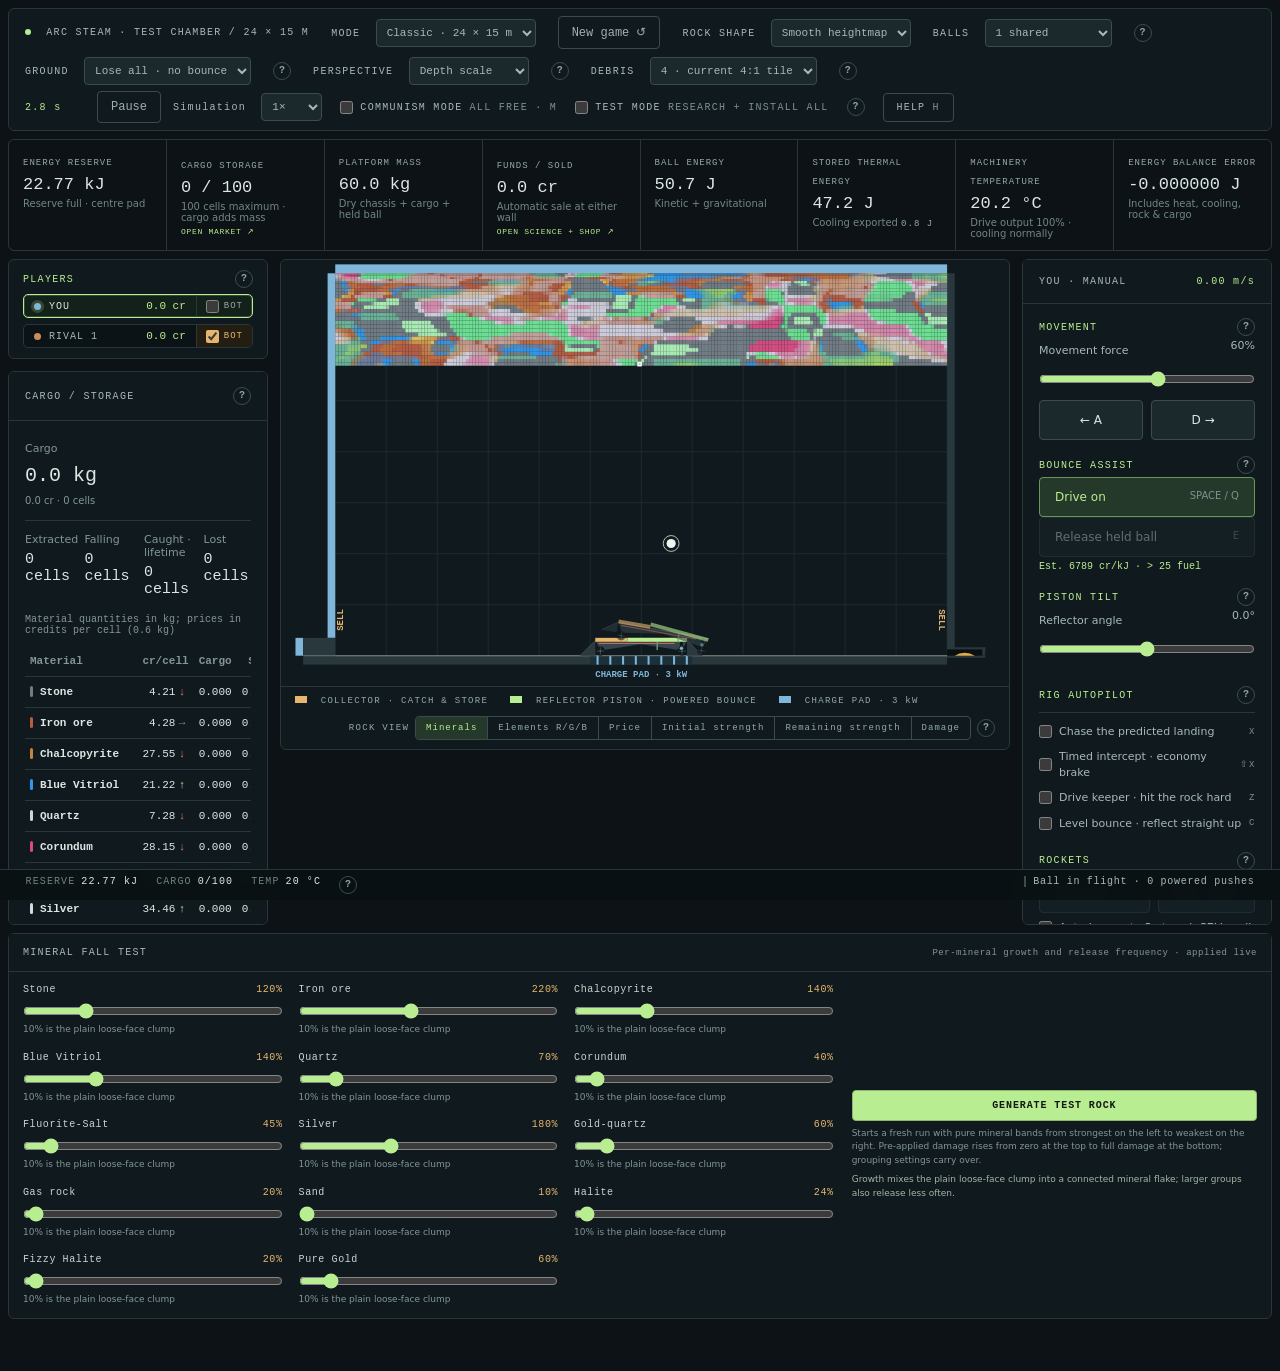
==== commit 5370bf4d: "" ====
--- a/index.html
+++ b/index.html
@@ -51,9 +51,11 @@
 					<label for="force">Movement force <output id="force-value">60%</output></label>
 					<input id="force" type="range" min="10" max="100" value="60">
 					<div class="control-row"><button id="left" aria-label="Move left">← A</button><button id="right" aria-label="Move right">D →</button></div>
-					<div id="ball-controls" class="ball-controls" hidden>
+					<div id="ball-controls" class="ball-controls" data-topic="ball" hidden>
 						<div class="eyebrow-row"><p class="eyebrow">BALL · P2</p><button id="help-ball" class="help-mark" type="button" aria-haspopup="dialog" aria-controls="help-drawer" aria-expanded="false" aria-label="Help: the ball player">?</button></div>
-						<div class="control-row"><button id="ball-left" aria-label="Run the ball motor left">◀ ←</button><button id="ball-jump" class="ball-jump" aria-label="Jump the ball">Jump ↑</button><button id="ball-right" aria-label="Run the ball motor right">→ ▶</button></div>
+						<div class="control-row"><button id="ball-left" type="button" aria-label="Roll ball left">← Roll</button><button id="ball-right" type="button" aria-label="Roll ball right">Roll →</button></div>
+						<button id="ball-jump" class="drive" type="button" aria-pressed="false" aria-keyshortcuts="ArrowUp">Jump actuator off <span>↑</span></button>
+						<div class="autopilot" id="ball-orders"><label><input type="checkbox" id="ball-recycle" autocomplete="off"><span>Recycle bounce energy</span><i>↓</i></label></div>
 					</div>
 					<div id="rig-drive">
 						<div class="eyebrow-row"><p class="eyebrow">BOUNCE ASSIST</p><button id="help-drive" class="help-mark" type="button" aria-haspopup="dialog" aria-controls="help-drawer" aria-expanded="false" aria-label="Help: bounce drive">?</button></div>
--- a/styles.css
+++ b/styles.css
@@ -167,13 +167,13 @@
 .autopilot i { flex: none; font: 9px ui-monospace, monospace; letter-spacing: 0.6px; color: #7d9094; }
 .rocket-row { display: flex; gap: 8px; }
 .rocket-row button:last-child { flex: 0 1 44%; text-align: center; white-space: nowrap; }
-#rocket-orders { margin: 2px 0 0; border-top: 0; padding-top: 0; }
+#rocket-orders, #ball-orders { margin: 2px 0 0; border-top: 0; padding-top: 0; }
 .control-row { display: flex; gap: 8px; touch-action: none; }
 .control-row button { text-align: center; user-select: none; }
 /* The ball player is Wild Mine only, so the row is hidden until the mode asks. */
 .ball-controls[hidden] { display: none; }
 .ball-controls .control-row { margin-top: 6px; }
-.ball-controls .ball-jump { flex: 1.2; color: var(--accent); border-color: #6a9757; background: #25392a; }
+.ball-controls .drive { margin-top: 8px; }
 .eyebrow-row { display: flex; align-items: center; justify-content: space-between; gap: 10px; margin: 16px 0 3px; }
 .eyebrow-row .eyebrow { margin: 0; }
 .controls > .eyebrow-row:first-child { margin-top: 0; }
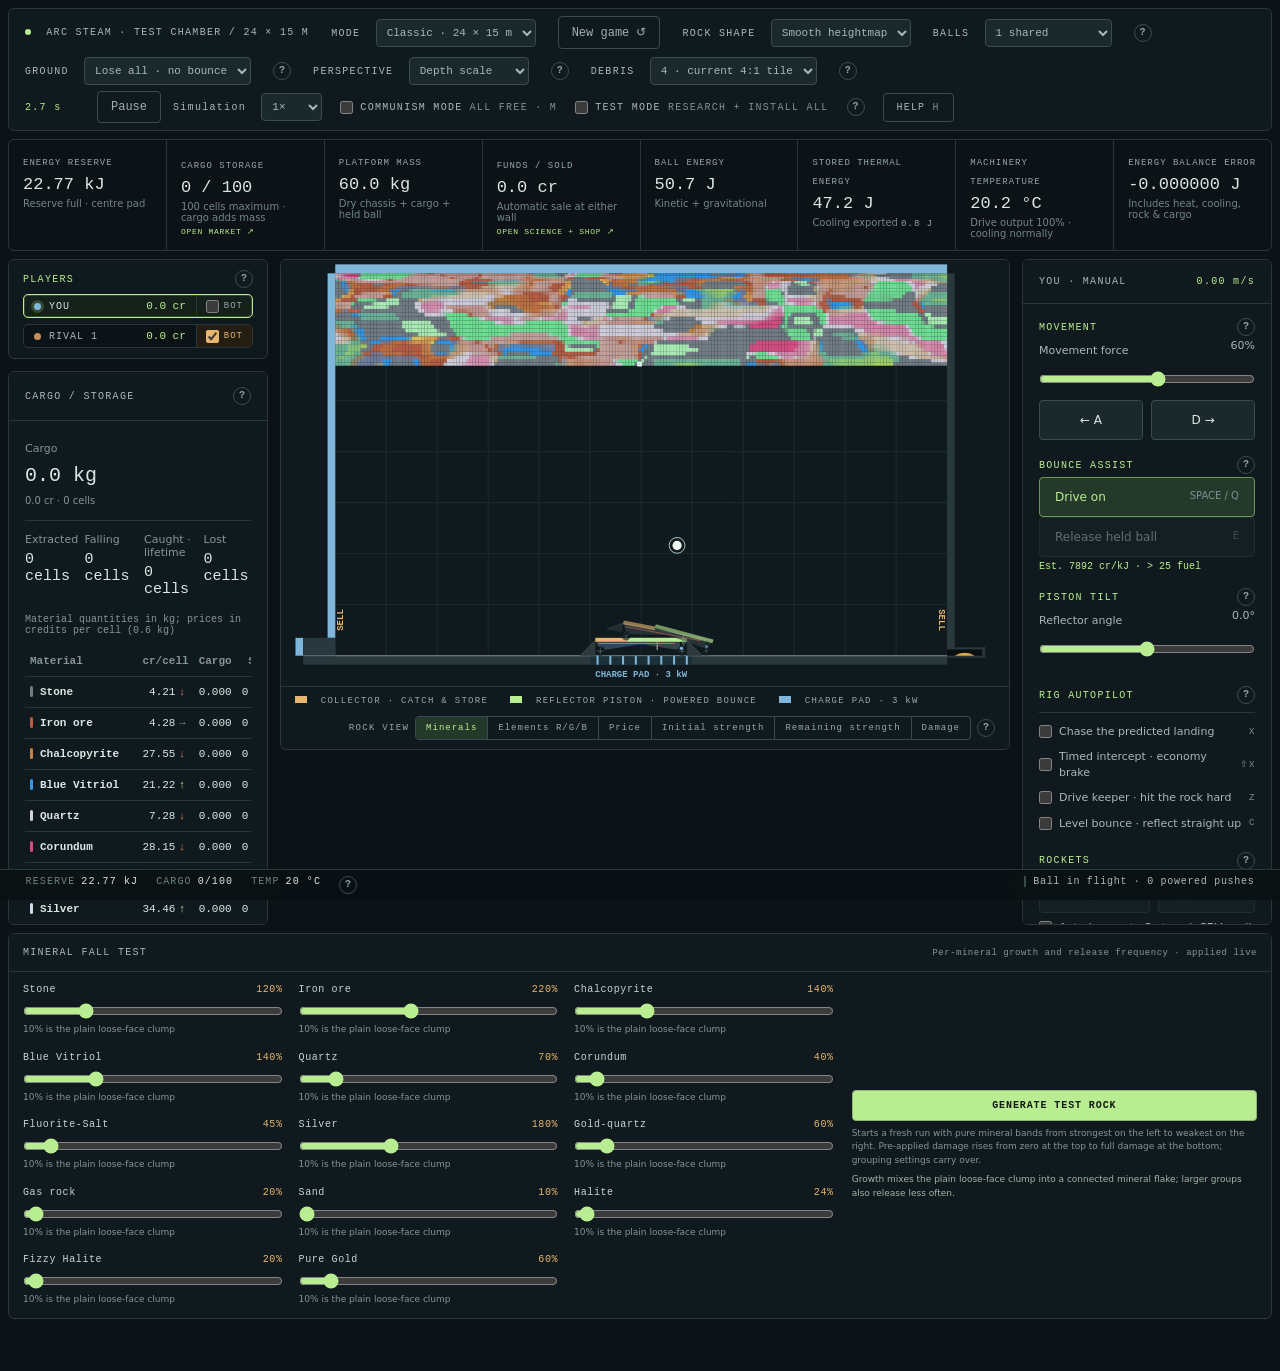
==== commit c236c187: "" ====
--- a/index.html
+++ b/index.html
@@ -4,6 +4,7 @@
 	<meta charset="utf-8">
 	<meta name="viewport" content="width=device-width, initial-scale=1">
 	<title>Arc Steam — physics sandbox</title>
+	<link rel="icon" href="data:,">
 	<link rel="stylesheet" href="styles.css">
 </head>
 <body>
@@ -70,9 +71,13 @@
 						<div class="autopilot" id="autopilot"><label><input type="checkbox" id="auto-move" autocomplete="off"><span>Chase the predicted landing</span><i>X</i></label><label><input type="checkbox" id="auto-smart" autocomplete="off"><span>Timed intercept · economy brake</span><i>⇧X</i></label><label><input type="checkbox" id="auto-drive" autocomplete="off"><span>Drive keeper · hit the rock hard</span><i>Z</i></label><label><input type="checkbox" id="auto-angle" autocomplete="off"><span>Level bounce · reflect straight up</span><i>C</i></label></div>
 						<p id="autopilot-status" class="hint" role="status" hidden></p>
 						<div class="eyebrow-row"><p class="eyebrow">ROCKETS</p><button id="help-rockets" class="help-mark" type="button" aria-haspopup="dialog" aria-controls="help-drawer" aria-expanded="false" aria-label="Help: rockets">?</button></div>
-						<div class="rocket-row"><button id="rocket-fire" type="button" aria-keyshortcuts="R" disabled>Fire 0 / 6 <span>R</span></button><button id="rocket-buy" type="button" disabled>Buy</button></div>
-						<div class="autopilot" id="rocket-orders"><label><input type="checkbox" id="rocket-auto" autocomplete="off"><span>Auto-buy up to 3 at each SELL wall</span></label></div>
-						<p id="rocket-status" class="hint" role="status" hidden></p>
+	<div class="rocket-row"><button id="rocket-fire" type="button" aria-keyshortcuts="R" disabled>Fire 0 / 6 <span>R</span></button><button id="rocket-buy" type="button" disabled>Buy</button></div>
+		<div class="autopilot" id="rocket-orders"><label><input type="checkbox" id="rocket-auto" autocomplete="off"><span>Auto-buy up to 3 at each SELL wall</span></label></div>
+		<p id="rocket-status" class="hint" role="status" hidden></p>
+		<div class="eyebrow-row"><p class="eyebrow">ROCKET FAB</p></div>
+		<div class="rocket-row"><button id="rocket-fab" type="button">Fab 1 rocket</button></div>
+		<div class="autopilot" id="rocket-fab-orders"><label><input type="checkbox" id="rocket-fab-auto" autocomplete="off"><span>Auto-fab while cargo holds minerals</span></label></div>
+		<p id="rocket-fab-status" class="hint" role="status" hidden></p>
 						<div class="eyebrow-row"><p class="eyebrow">SANDBLASTER</p><button id="help-sandblaster" class="help-mark" type="button" aria-haspopup="dialog" aria-controls="help-drawer" aria-expanded="false" aria-label="Help: sandblaster">?</button></div>
 						<div class="rocket-row"><button id="sandblast-fire" type="button" aria-keyshortcuts="F" disabled>Blast 0 <span>F</span></button></div>
 						<div class="autopilot" id="sandblast-orders"><label><input type="checkbox" id="sandblast-auto" autocomplete="off"><span>Auto-fire while the hopper holds sand or stone</span></label></div>
@@ -189,6 +194,7 @@
 	<script src="js/rockets.js"></script>
 	<script src="js/sandblaster.js"></script>
 	<script src="js/water.js"></script>
+	<script src="js/rocket-fab.js"></script>
 	<script src="js/prediction.js"></script>
 	<script src="js/autopilot.js"></script>
 	<script src="js/players.js"></script>
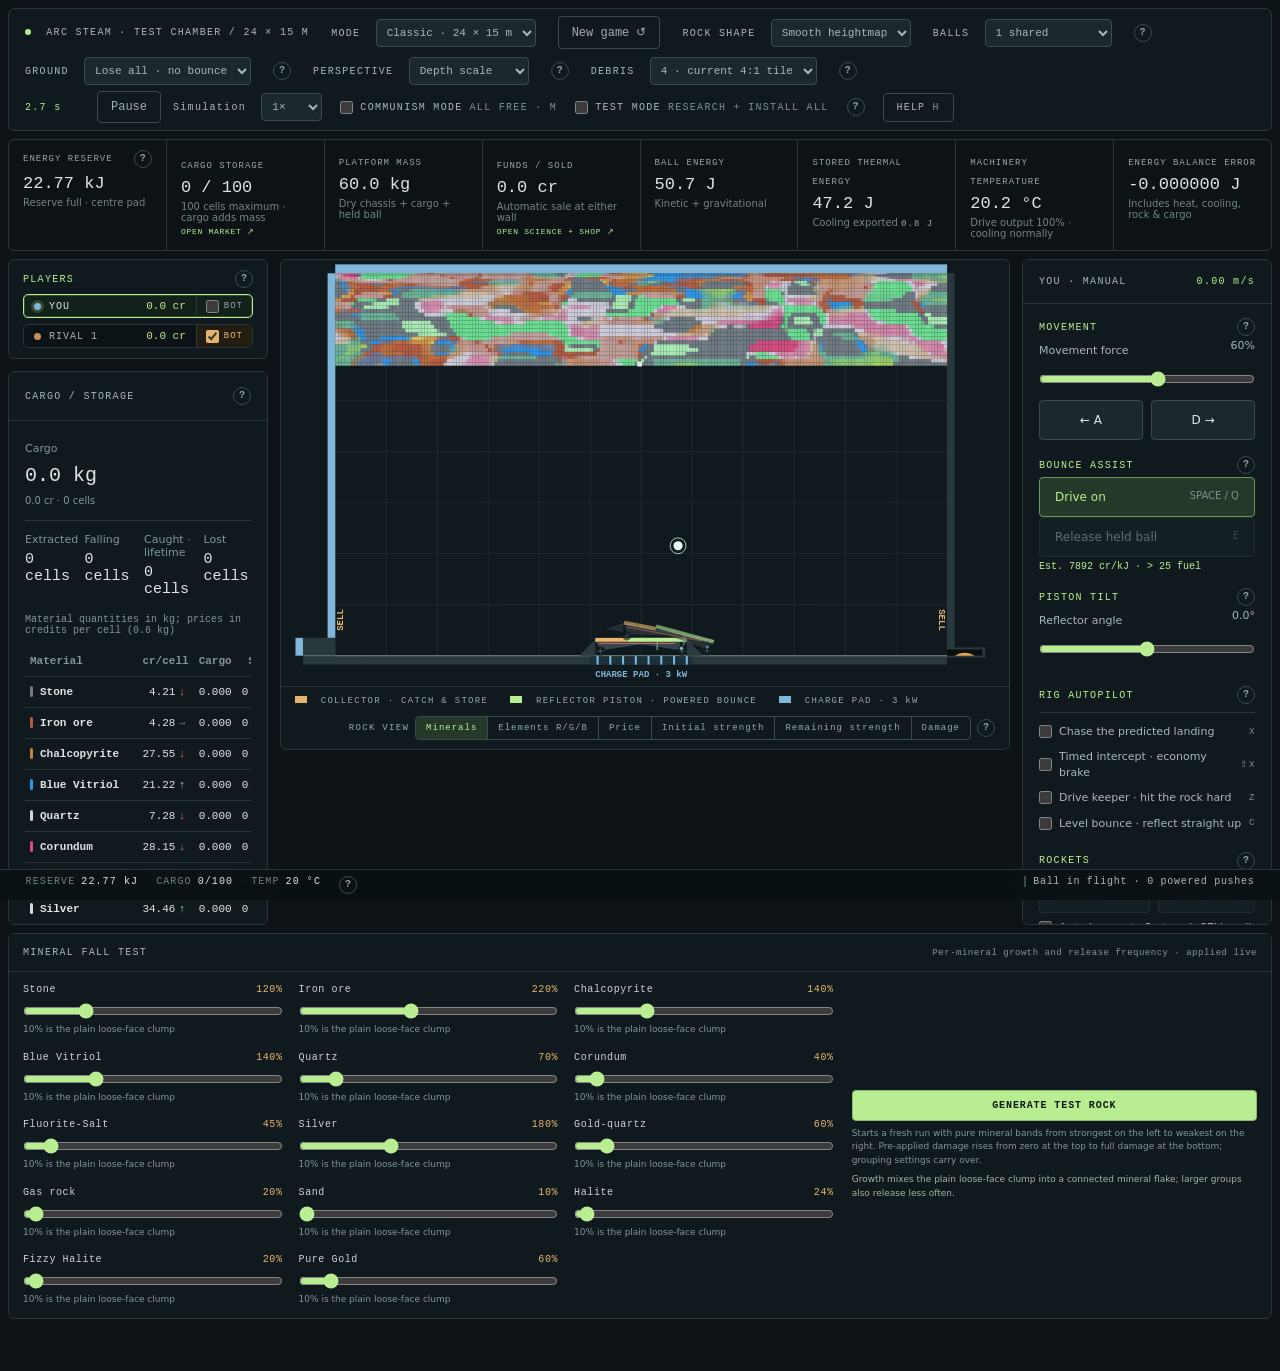
==== commit e60121a8: "Wild Mine: burn cargo fuel and close the fab ledger Co-authored-by: arena-agent <297053741+arena-age" ====
--- a/index.html
+++ b/index.html
@@ -27,7 +27,7 @@
 				<button id="help-keys" class="help-open" type="button" aria-haspopup="dialog" aria-controls="help-drawer" aria-expanded="false" aria-keyshortcuts="H">HELP <span>H</span></button>
 			</div>
 		</header>
-		<section class="telemetry panel" aria-label="System telemetry"><article id="reserve-telemetry"><span>ENERGY RESERVE</span><strong id="battery">—</strong><small id="reserve-note">Centre pad refills free at the source’s reload rate · emergency import in the market</small></article><article id="cargo-telemetry"><button id="market-open" class="telemetry-action" type="button" aria-controls="market-drawer" aria-expanded="false" aria-label="Open Market and Ledger"><span>CARGO STORAGE</span><strong id="cargo">—</strong><small id="cargo-note">100 cells maximum · cargo adds mass · open market</small></button></article><article><span>PLATFORM MASS</span><strong id="platform-mass">—</strong><small>Dry chassis + cargo + held ball</small></article><article><button id="science-open" class="telemetry-action" type="button" aria-controls="science-drawer" aria-expanded="false" aria-label="Open Science and Shop"><span>FUNDS / SOLD</span><strong id="funds">—</strong><small id="funds-note">Automatic sale · open science and shop</small></button></article><article><span>BALL ENERGY</span><strong id="ball-energy">—</strong><small>Kinetic + gravitational</small></article><article><span>STORED THERMAL ENERGY</span><strong id="heat">—</strong><small>Cooling exported <span id="cooled">—</span></small></article><article id="thermal-telemetry"><span>MACHINERY TEMPERATURE</span><strong id="temperature">—</strong><small id="thermal-status">Drive output 100% · cooling normally</small></article><article><span>ENERGY BALANCE ERROR</span><strong id="error">—</strong><small>Includes heat, cooling, rock & cargo</small></article></section>
+		<section class="telemetry panel" aria-label="System telemetry"><article id="reserve-telemetry"><div class="telemetry-head"><span>ENERGY RESERVE</span><button id="help-fuel" class="help-mark" type="button" aria-haspopup="dialog" aria-controls="help-drawer" aria-expanded="false" aria-label="Help: Wild Mine fuel">?</button></div><strong id="battery">—</strong><small id="reserve-note">Centre pad refills free at the source’s reload rate · emergency import in the market</small></article><article id="cargo-telemetry"><button id="market-open" class="telemetry-action" type="button" aria-controls="market-drawer" aria-expanded="false" aria-label="Open Market and Ledger"><span>CARGO STORAGE</span><strong id="cargo">—</strong><small id="cargo-note">100 cells maximum · cargo adds mass · open market</small></button></article><article><span>PLATFORM MASS</span><strong id="platform-mass">—</strong><small>Dry chassis + cargo + held ball</small></article><article><button id="science-open" class="telemetry-action" type="button" aria-controls="science-drawer" aria-expanded="false" aria-label="Open Science and Shop"><span>FUNDS / SOLD</span><strong id="funds">—</strong><small id="funds-note">Automatic sale · open science and shop</small></button></article><article><span>BALL ENERGY</span><strong id="ball-energy">—</strong><small>Kinetic + gravitational</small></article><article><span>STORED THERMAL ENERGY</span><strong id="heat">—</strong><small>Cooling exported <span id="cooled">—</span></small></article><article id="thermal-telemetry"><span>MACHINERY TEMPERATURE</span><strong id="temperature">—</strong><small id="thermal-status">Drive output 100% · cooling normally</small></article><article><span>ENERGY BALANCE ERROR</span><strong id="error">—</strong><small>Includes heat, cooling, rock & cargo</small></article></section>
 		<section class="workspace">
 			<section class="mine-panel panel" aria-label="Chamber view" data-topic="chamber">
 				<div class="canvas-wrap"><canvas id="c" tabindex="0" aria-label="Side view of a bouncing ball and movable mining platform"></canvas>
@@ -195,6 +195,7 @@
 	<script src="js/sandblaster.js"></script>
 	<script src="js/water.js"></script>
 	<script src="js/rocket-fab.js"></script>
+	<script src="js/fuel.js"></script>
 	<script src="js/prediction.js"></script>
 	<script src="js/autopilot.js"></script>
 	<script src="js/players.js"></script>
--- a/styles.css
+++ b/styles.css
@@ -54,6 +54,7 @@
 #market-open::after { content: "OPEN MARKET ↗"; }
 #science-open::after { content: "OPEN SCIENCE + SHOP ↗"; }
 .telemetry span { font: 9px ui-monospace, monospace; color: #94a8ac; letter-spacing: 1px; }
+.telemetry-head { display: flex; align-items: center; justify-content: space-between; gap: 8px; }
 .telemetry strong { display: block; font: 17px ui-monospace, monospace; margin: 6px 0 4px; }
 .telemetry small { font-size: 10px; color: #71868a; }
 /* Live warnings highlight the telemetry card that needs attention; the tag is
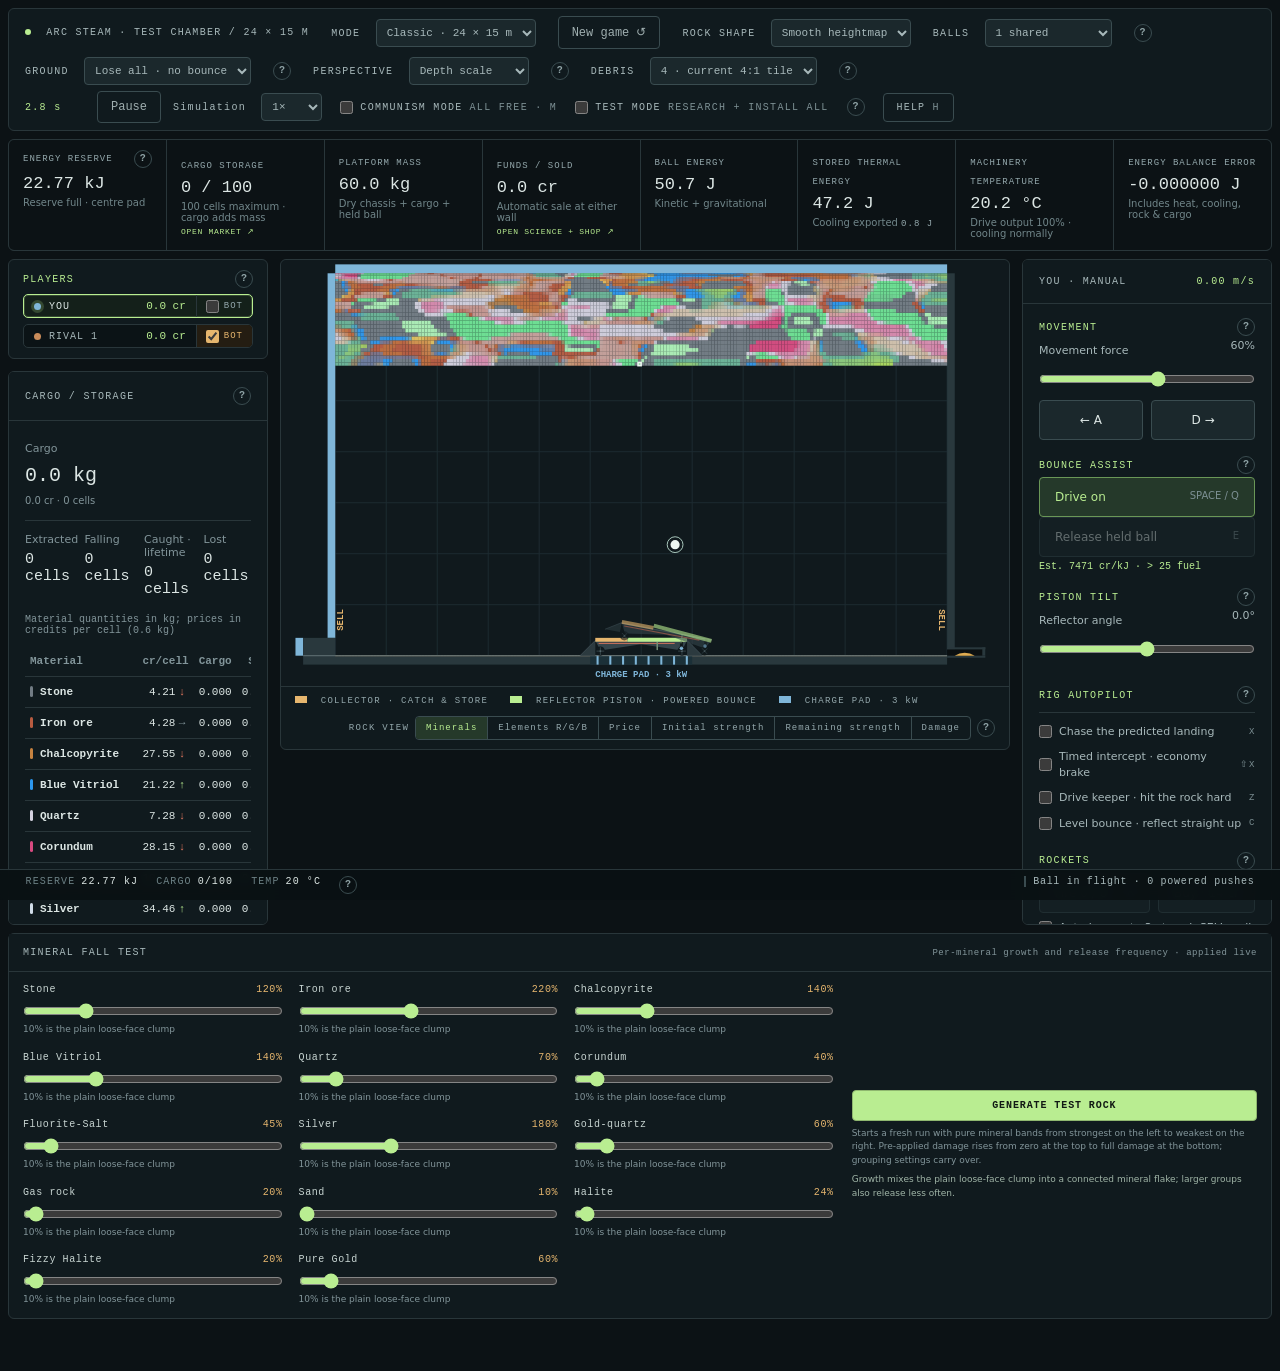
==== commit 03d401eb: "water tank and the liquid cycle" ====
--- a/index.html
+++ b/index.html
@@ -27,7 +27,7 @@
 				<button id="help-keys" class="help-open" type="button" aria-haspopup="dialog" aria-controls="help-drawer" aria-expanded="false" aria-keyshortcuts="H">HELP <span>H</span></button>
 			</div>
 		</header>
-		<section class="telemetry panel" aria-label="System telemetry"><article id="reserve-telemetry"><div class="telemetry-head"><span>ENERGY RESERVE</span><button id="help-fuel" class="help-mark" type="button" aria-haspopup="dialog" aria-controls="help-drawer" aria-expanded="false" aria-label="Help: Wild Mine fuel">?</button></div><strong id="battery">—</strong><small id="reserve-note">Centre pad refills free at the source’s reload rate · emergency import in the market</small></article><article id="cargo-telemetry"><button id="market-open" class="telemetry-action" type="button" aria-controls="market-drawer" aria-expanded="false" aria-label="Open Market and Ledger"><span>CARGO STORAGE</span><strong id="cargo">—</strong><small id="cargo-note">100 cells maximum · cargo adds mass · open market</small></button></article><article><span>PLATFORM MASS</span><strong id="platform-mass">—</strong><small>Dry chassis + cargo + held ball</small></article><article><button id="science-open" class="telemetry-action" type="button" aria-controls="science-drawer" aria-expanded="false" aria-label="Open Science and Shop"><span>FUNDS / SOLD</span><strong id="funds">—</strong><small id="funds-note">Automatic sale · open science and shop</small></button></article><article><span>BALL ENERGY</span><strong id="ball-energy">—</strong><small>Kinetic + gravitational</small></article><article><span>STORED THERMAL ENERGY</span><strong id="heat">—</strong><small>Cooling exported <span id="cooled">—</span></small></article><article id="thermal-telemetry"><span>MACHINERY TEMPERATURE</span><strong id="temperature">—</strong><small id="thermal-status">Drive output 100% · cooling normally</small></article><article><span>ENERGY BALANCE ERROR</span><strong id="error">—</strong><small>Includes heat, cooling, rock & cargo</small></article></section>
+		<section class="telemetry panel" aria-label="System telemetry"><article id="reserve-telemetry"><div class="telemetry-head"><span>ENERGY RESERVE</span><button id="help-fuel" class="help-mark" type="button" aria-haspopup="dialog" aria-controls="help-drawer" aria-expanded="false" aria-label="Help: Wild Mine fuel">?</button></div><strong id="battery">—</strong><small id="reserve-note">Centre pad refills free at the source’s reload rate · emergency import in the market</small></article><article id="cargo-telemetry"><button id="market-open" class="telemetry-action" type="button" aria-controls="market-drawer" aria-expanded="false" aria-label="Open Market and Ledger"><span>CARGO STORAGE</span><strong id="cargo">—</strong><small id="cargo-note">100 cells maximum · cargo adds mass · open market</small></button></article><article><span>PLATFORM MASS</span><strong id="platform-mass">—</strong><small id="platform-mass-note">Dry chassis + cargo + held ball</small></article><article><button id="science-open" class="telemetry-action" type="button" aria-controls="science-drawer" aria-expanded="false" aria-label="Open Science and Shop"><span>FUNDS / SOLD</span><strong id="funds">—</strong><small id="funds-note">Automatic sale · open science and shop</small></button></article><article><span>BALL ENERGY</span><strong id="ball-energy">—</strong><small>Kinetic + gravitational</small></article><article><span>STORED THERMAL ENERGY</span><strong id="heat">—</strong><small>Cooling exported <span id="cooled">—</span></small></article><article id="thermal-telemetry"><span>MACHINERY TEMPERATURE</span><strong id="temperature">—</strong><small id="thermal-status">Drive output 100% · cooling normally</small></article><article><span>ENERGY BALANCE ERROR</span><strong id="error">—</strong><small>Includes heat, cooling, rock & cargo</small></article></section>
 		<section class="workspace">
 			<section class="mine-panel panel" aria-label="Chamber view" data-topic="chamber">
 				<div class="canvas-wrap"><canvas id="c" tabindex="0" aria-label="Side view of a bouncing ball and movable mining platform"></canvas>
@@ -41,7 +41,8 @@
 				<div class="mine-footer">
 					<span><i class="key-color collector"></i> COLLECTOR · CATCH & STORE</span>
 					<span><i class="key-color reflector"></i> REFLECTOR PISTON · POWERED BOUNCE</span>
-					<span><i class="key-color pad"></i> CHARGE PAD · 3 kW</span>
+					<span id="pad-key"><i class="key-color pad"></i> CHARGE PAD · 3 kW</span>
+					<span id="seep-key" hidden><i class="key-color seep"></i> CAVE SEEPS · COLLECT UNDER HULL</span>
 					<div class="view-switch"><span id="view-label">ROCK VIEW</span><div id="view-modes" class="view-modes" role="radiogroup" aria-labelledby="view-label"><label><input type="radio" name="rock-view" value="minerals" autocomplete="off" checked>Minerals</label><label><input type="radio" name="rock-view" value="elements" autocomplete="off">Elements R/G/B</label><label><input type="radio" name="rock-view" value="price" autocomplete="off">Price</label><label><input type="radio" name="rock-view" value="initial-strength" autocomplete="off">Initial strength</label><label><input type="radio" name="rock-view" value="strength" autocomplete="off">Remaining strength</label><label><input id="rock-damage-view" type="radio" name="rock-view" value="damage" autocomplete="off">Damage</label></div><button id="help-chamber" class="help-mark" type="button" aria-haspopup="dialog" aria-controls="help-drawer" aria-expanded="false" aria-label="Help: the chamber and its markers">?</button></div>
 				</div>
 			</section>
@@ -71,21 +72,29 @@
 						<div class="autopilot" id="autopilot"><label><input type="checkbox" id="auto-move" autocomplete="off"><span>Chase the predicted landing</span><i>X</i></label><label><input type="checkbox" id="auto-smart" autocomplete="off"><span>Timed intercept · economy brake</span><i>⇧X</i></label><label><input type="checkbox" id="auto-drive" autocomplete="off"><span>Drive keeper · hit the rock hard</span><i>Z</i></label><label><input type="checkbox" id="auto-angle" autocomplete="off"><span>Level bounce · reflect straight up</span><i>C</i></label></div>
 						<p id="autopilot-status" class="hint" role="status" hidden></p>
 						<div class="eyebrow-row"><p class="eyebrow">ROCKETS</p><button id="help-rockets" class="help-mark" type="button" aria-haspopup="dialog" aria-controls="help-drawer" aria-expanded="false" aria-label="Help: rockets">?</button></div>
-	<div class="rocket-row"><button id="rocket-fire" type="button" aria-keyshortcuts="R" disabled>Fire 0 / 6 <span>R</span></button><button id="rocket-buy" type="button" disabled>Buy</button></div>
-		<div class="autopilot" id="rocket-orders"><label><input type="checkbox" id="rocket-auto" autocomplete="off"><span>Auto-buy up to 3 at each SELL wall</span></label></div>
-		<p id="rocket-status" class="hint" role="status" hidden></p>
-		<div class="eyebrow-row"><p class="eyebrow">ROCKET FAB</p></div>
-		<div class="rocket-row"><button id="rocket-fab" type="button">Fab 1 rocket</button></div>
-		<div class="autopilot" id="rocket-fab-orders"><label><input type="checkbox" id="rocket-fab-auto" autocomplete="off"><span>Auto-fab while cargo holds minerals</span></label></div>
-		<p id="rocket-fab-status" class="hint" role="status" hidden></p>
+						<div class="rocket-row"><button id="rocket-fire" type="button" aria-keyshortcuts="R" disabled>Fire 0 / 6 <span>R</span></button><button id="rocket-buy" type="button" disabled>Buy</button></div>
+						<div class="autopilot" id="rocket-orders"><label><input type="checkbox" id="rocket-auto" autocomplete="off"><span>Auto-buy up to 3 at each SELL wall</span></label></div>
+						<p id="rocket-status" class="hint" role="status" hidden></p>
+						<div class="eyebrow-row"><p class="eyebrow">ROCKET FAB</p></div>
+						<div class="rocket-row"><button id="rocket-fab" type="button">Fab 1 rocket</button></div>
+						<div class="autopilot" id="rocket-fab-orders"><label><input type="checkbox" id="rocket-fab-auto" autocomplete="off"><span>Auto-fab while cargo holds minerals</span></label></div>
+						<p id="rocket-fab-status" class="hint" role="status" hidden></p>
 						<div class="eyebrow-row"><p class="eyebrow">SANDBLASTER</p><button id="help-sandblaster" class="help-mark" type="button" aria-haspopup="dialog" aria-controls="help-drawer" aria-expanded="false" aria-label="Help: sandblaster">?</button></div>
 						<div class="rocket-row"><button id="sandblast-fire" type="button" aria-keyshortcuts="F" disabled>Blast 0 <span>F</span></button></div>
 						<div class="autopilot" id="sandblast-orders"><label><input type="checkbox" id="sandblast-auto" autocomplete="off"><span>Auto-fire while the hopper holds sand or stone</span></label></div>
 						<p id="sandblast-status" class="hint" role="status" hidden></p>
 						<p id="sandblast-yield" class="hint tool-yield" hidden></p>
+						<div id="wild-water-controls" class="tank-panel" data-topic="water" hidden>
+							<div class="tank-heading"><span class="eyebrow">WILD WATER TANK</span><strong id="wild-tank-level">—</strong></div>
+							<progress id="wild-tank-meter" max="1" value="0" aria-label="Wild Mine water tank" aria-describedby="wild-tank-mix"></progress>
+							<p id="wild-tank-mix" class="hint">—</p>
+							<div class="autopilot"><label><input type="checkbox" id="wild-intake" autocomplete="off"><span>Collect liquid under the hull</span></label></div>
+							<p id="wild-intake-note" class="hint" role="status">—</p>
+							<button id="wild-tank-drain" class="quiet" type="button" disabled>Drain spray water</button>
+						</div>
 						<div class="eyebrow-row"><p class="eyebrow">WATER GUN</p><button id="help-water" class="help-mark" type="button" aria-haspopup="dialog" aria-controls="help-drawer" aria-expanded="false" aria-label="Help: water gun and the pump">?</button></div>
 						<div class="rocket-row"><button id="water-fire" type="button" aria-keyshortcuts="G" disabled>Spray <span>G</span></button><button id="water-aim" type="button" disabled>Aim at cursor</button></div>
-						<div class="autopilot" id="water-orders"><label><input type="checkbox" id="water-auto" autocomplete="off"><span>Auto-fire the jet</span></label><label><input type="checkbox" id="water-pump" autocomplete="off"><span>Pump the brine back under the hull</span></label><label><input type="checkbox" id="water-pump-solute" autocomplete="off"><span>Idle pump on shallow fresh water</span></label></div>
+						<div class="autopilot" id="water-orders"><label><input type="checkbox" id="water-auto" autocomplete="off"><span>Auto-fire the jet</span></label><label id="classic-pump-order"><input type="checkbox" id="water-pump" autocomplete="off"><span>Pump the brine back under the hull</span></label><label id="classic-solute-order"><input type="checkbox" id="water-pump-solute" autocomplete="off"><span>Idle pump on shallow fresh water</span></label></div>
 						<p id="water-status" class="hint" role="status" hidden></p>
 						<p id="water-yield" class="hint tool-yield" hidden></p>
 					</div>
@@ -189,6 +198,7 @@
 	<script src="js/research.js"></script>
 	<script src="js/water-chemistry.js"></script>
 	<script src="js/physics.js"></script>
+	<script src="js/wild-water.js"></script>
 	<script src="js/wild-mine.js"></script>
 	<script src="js/wild-ball.js"></script>
 	<script src="js/rockets.js"></script>
--- a/styles.css
+++ b/styles.css
@@ -126,6 +126,7 @@
 .collector { background: var(--amber); }
 .reflector { background: var(--accent); }
 .pad { background: var(--power); }
+.seep { background: #43b5c5; }
 .view-switch { margin-left: auto; display: flex; flex-wrap: wrap; align-items: center; gap: 6px; }
 .view-modes { display: flex; flex-wrap: wrap; border: 1px solid var(--control-line); border-radius: 4px; overflow: hidden; }
 .view-modes label { position: relative; padding: 6px 10px; font: 9px ui-monospace, monospace; letter-spacing: 1px; color: #94a8ac; cursor: pointer; user-select: none; }
@@ -160,6 +161,7 @@
 /* Autopilot switches: the label is the control, the shortcut sits on the right. */
 .autopilot { display: grid; margin: 8px 0 2px; border-top: 1px solid var(--line); padding-top: 6px; }
 .autopilot label { display: flex; align-items: center; gap: 7px; padding: 5px 0; font-size: 11px; color: #a7b8ba; cursor: pointer; user-select: none; }
+.autopilot label[hidden] { display: none; }
 .autopilot label:hover { color: #dce6e4; }
 .autopilot label:has(:checked) { color: var(--accent); }
 .autopilot label:has(:focus-visible) { outline: 2px solid var(--accent); outline-offset: 1px; }
@@ -178,6 +180,15 @@
 .eyebrow-row { display: flex; align-items: center; justify-content: space-between; gap: 10px; margin: 16px 0 3px; }
 .eyebrow-row .eyebrow { margin: 0; }
 .controls > .eyebrow-row:first-child { margin-top: 0; }
+
+.tank-panel { margin-top: 16px; padding: 9px 10px; border: 1px solid var(--line); border-radius: 4px; background: #0c161a; }
+.tank-heading { display: flex; flex-wrap: wrap; justify-content: space-between; align-items: baseline; gap: 4px 8px; }
+.tank-heading .eyebrow { color: #81c9d3; }
+.tank-heading strong { font: 11px ui-monospace, monospace; }
+.tank-panel progress { accent-color: #43b5c5; }
+.tank-panel .hint { margin: 3px 0 0; }
+.tank-panel .autopilot { margin-top: 5px; padding-top: 2px; }
+.tank-panel .quiet { margin-top: 7px; padding: 5px 8px; font-size: 11px; }
 
 #mineral-cell { display: block; margin-bottom: 8px; font: 11px ui-monospace, monospace; letter-spacing: 0.4px; color: var(--accent); }
 #mineral-strength { display: block; font: 13px ui-monospace, monospace; line-height: 1.5; }
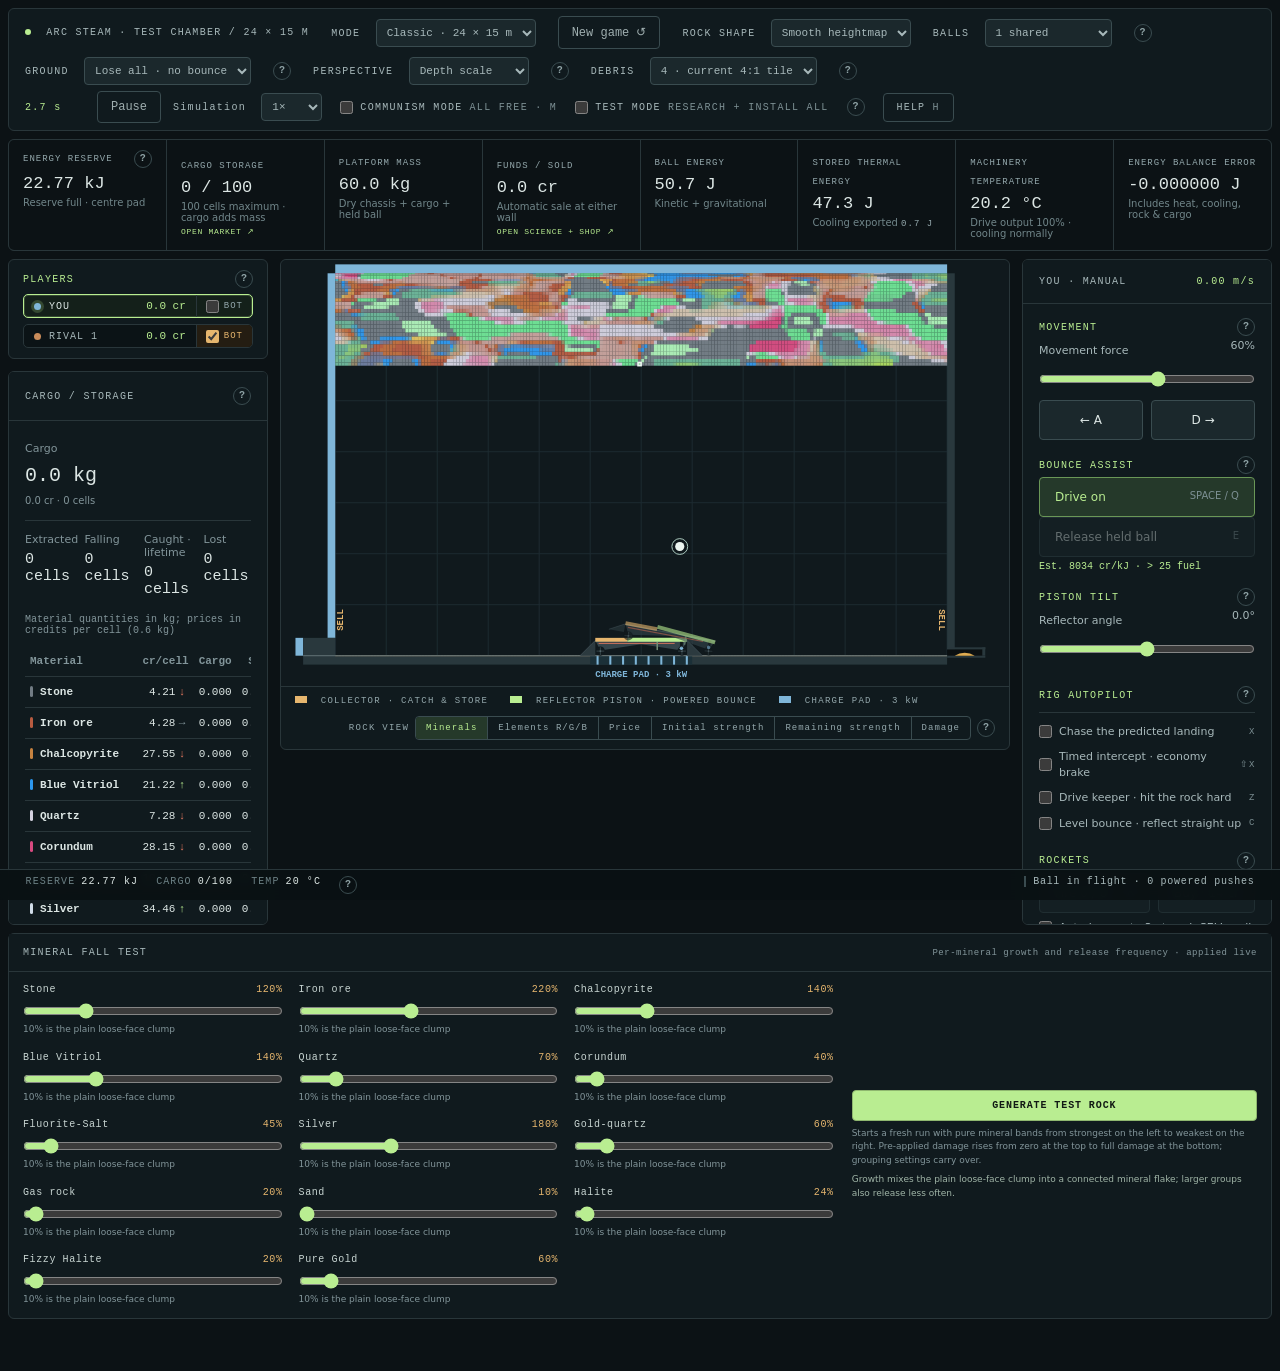
==== commit 61501b3a: "fuel, Service cart to sell" ====
--- a/index.html
+++ b/index.html
@@ -58,6 +58,7 @@
 						<div class="control-row"><button id="ball-left" type="button" aria-label="Roll ball left">← Roll</button><button id="ball-right" type="button" aria-label="Roll ball right">Roll →</button></div>
 						<button id="ball-jump" class="drive" type="button" aria-pressed="false" aria-keyshortcuts="ArrowUp">Jump actuator off <span>↑</span></button>
 						<div class="autopilot" id="ball-orders"><label><input type="checkbox" id="ball-recycle" autocomplete="off"><span>Recycle bounce energy</span><i>↓</i></label></div>
+					<div class="autopilot" id="cart-orders"><label><input type="checkbox" id="cart-autosell" autocomplete="off"><span>Service cart: autosell on arrival</span></label><button id="help-cart" class="help-mark" type="button" aria-haspopup="dialog" aria-controls="help-drawer" aria-expanded="false" aria-label="Help: service cart">?</button><p id="cart-status" class="hint" hidden>cart en route…</p></div>
 					</div>
 					<div id="rig-drive">
 						<div class="eyebrow-row"><p class="eyebrow">BOUNCE ASSIST</p><button id="help-drive" class="help-mark" type="button" aria-haspopup="dialog" aria-controls="help-drawer" aria-expanded="false" aria-label="Help: bounce drive">?</button></div>
@@ -199,6 +200,8 @@
 	<script src="js/water-chemistry.js"></script>
 	<script src="js/physics.js"></script>
 	<script src="js/wild-water.js"></script>
+	<script src="js/wild-rubble.js"></script>
+	<script src="js/wild-cart.js"></script>
 	<script src="js/wild-mine.js"></script>
 	<script src="js/wild-ball.js"></script>
 	<script src="js/rockets.js"></script>
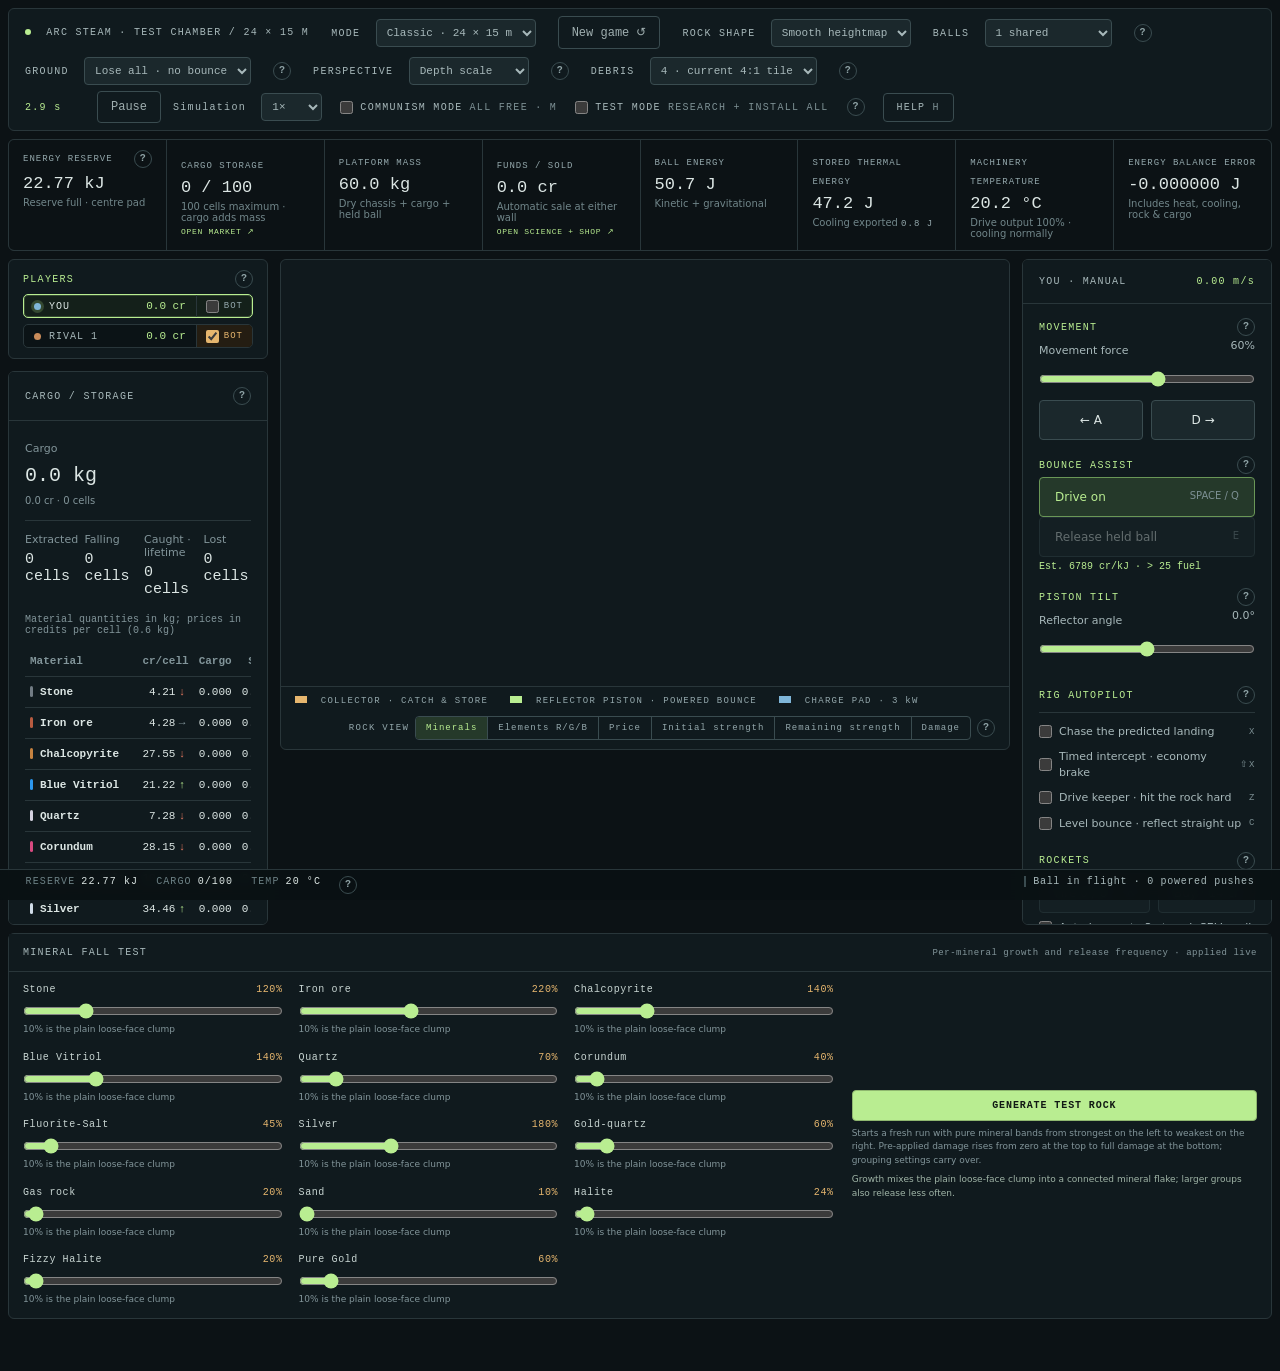
==== commit 4d767d1e: "0.4.0 Wild Mine — aimed bore" ====
--- a/index.html
+++ b/index.html
@@ -72,6 +72,15 @@
 						<div class="eyebrow-row"><p class="eyebrow">RIG AUTOPILOT</p><button id="help-autopilot" class="help-mark" type="button" aria-haspopup="dialog" aria-controls="help-drawer" aria-expanded="false" aria-label="Help: autopilot duties">?</button></div>
 						<div class="autopilot" id="autopilot"><label><input type="checkbox" id="auto-move" autocomplete="off"><span>Chase the predicted landing</span><i>X</i></label><label><input type="checkbox" id="auto-smart" autocomplete="off"><span>Timed intercept · economy brake</span><i>⇧X</i></label><label><input type="checkbox" id="auto-drive" autocomplete="off"><span>Drive keeper · hit the rock hard</span><i>Z</i></label><label><input type="checkbox" id="auto-angle" autocomplete="off"><span>Level bounce · reflect straight up</span><i>C</i></label></div>
 						<p id="autopilot-status" class="hint" role="status" hidden></p>
+						<div id="wild-bore-controls" class="bore-controls" data-topic="bore" hidden>
+							<div class="eyebrow-row"><p class="eyebrow">HAMMER BUFFERS</p><button id="help-bore" class="help-mark" type="button" aria-haspopup="dialog" aria-controls="help-drawer" aria-expanded="false" aria-label="Help: hammer buffers and sloped tunnels">?</button></div>
+							<div class="rocket-row"><button id="bore-fire" type="button" aria-keyshortcuts="V" disabled>Bore <span>V</span></button><button id="bore-cursor" class="drive" type="button" aria-pressed="false" disabled>Cursor aim</button></div>
+							<label for="bore-angle">Tunnel grade <output id="bore-angle-value">0° · level · right</output></label>
+							<input id="bore-angle" type="range" min="-30" max="30" step="1" value="0" disabled>
+							<div class="autopilot" id="bore-orders"><label><input type="checkbox" id="bore-auto" autocomplete="off"><span>Auto-bore ahead while driving</span></label></div>
+							<p id="bore-status" class="hint" role="status" hidden></p>
+							<p id="bore-yield" class="hint tool-yield" hidden></p>
+						</div>
 						<div class="eyebrow-row"><p class="eyebrow">ROCKETS</p><button id="help-rockets" class="help-mark" type="button" aria-haspopup="dialog" aria-controls="help-drawer" aria-expanded="false" aria-label="Help: rockets">?</button></div>
 						<div class="rocket-row"><button id="rocket-fire" type="button" aria-keyshortcuts="R" disabled>Fire 0 / 6 <span>R</span></button><button id="rocket-buy" type="button" disabled>Buy</button></div>
 						<div class="autopilot" id="rocket-orders"><label><input type="checkbox" id="rocket-auto" autocomplete="off"><span>Auto-buy up to 3 at each SELL wall</span></label></div>
@@ -202,6 +211,7 @@
 	<script src="js/wild-water.js"></script>
 	<script src="js/wild-rubble.js"></script>
 	<script src="js/wild-cart.js"></script>
+	<script src="js/wild-bore.js"></script>
 	<script src="js/wild-mine.js"></script>
 	<script src="js/wild-ball.js"></script>
 	<script src="js/rockets.js"></script>
--- a/styles.css
+++ b/styles.css
@@ -156,8 +156,8 @@
 .controls button span { float: right; color: #7d9094; font-size: 10px; }
 .drive[aria-pressed="true"] { color: var(--accent); background: #25392a; border-color: #6a9757; }
 #motion { color: var(--accent); white-space: nowrap; }
-#prediction-status, #autopilot-status, #rocket-status { color: #9fd3b0; }
-#prediction-status[hidden], #autopilot-status[hidden], #rocket-status[hidden] { display: none; }
+#prediction-status, #autopilot-status, #rocket-status, #bore-status { color: #9fd3b0; }
+#prediction-status[hidden], #autopilot-status[hidden], #rocket-status[hidden], #bore-status[hidden] { display: none; }
 /* Autopilot switches: the label is the control, the shortcut sits on the right. */
 .autopilot { display: grid; margin: 8px 0 2px; border-top: 1px solid var(--line); padding-top: 6px; }
 .autopilot label { display: flex; align-items: center; gap: 7px; padding: 5px 0; font-size: 11px; color: #a7b8ba; cursor: pointer; user-select: none; }
@@ -170,11 +170,11 @@
 .autopilot i { flex: none; font: 9px ui-monospace, monospace; letter-spacing: 0.6px; color: #7d9094; }
 .rocket-row { display: flex; gap: 8px; }
 .rocket-row button:last-child { flex: 0 1 44%; text-align: center; white-space: nowrap; }
-#rocket-orders, #ball-orders { margin: 2px 0 0; border-top: 0; padding-top: 0; }
+#rocket-orders, #ball-orders, #bore-orders { margin: 2px 0 0; border-top: 0; padding-top: 0; }
 .control-row { display: flex; gap: 8px; touch-action: none; }
 .control-row button { text-align: center; user-select: none; }
-/* The ball player is Wild Mine only, so the row is hidden until the mode asks. */
-.ball-controls[hidden] { display: none; }
+/* The ball player and tunnel buffers are Wild Mine only, hidden in Classic. */
+.ball-controls[hidden], .bore-controls[hidden] { display: none; }
 .ball-controls .control-row { margin-top: 6px; }
 .ball-controls .drive { margin-top: 8px; }
 .eyebrow-row { display: flex; align-items: center; justify-content: space-between; gap: 10px; margin: 16px 0 3px; }
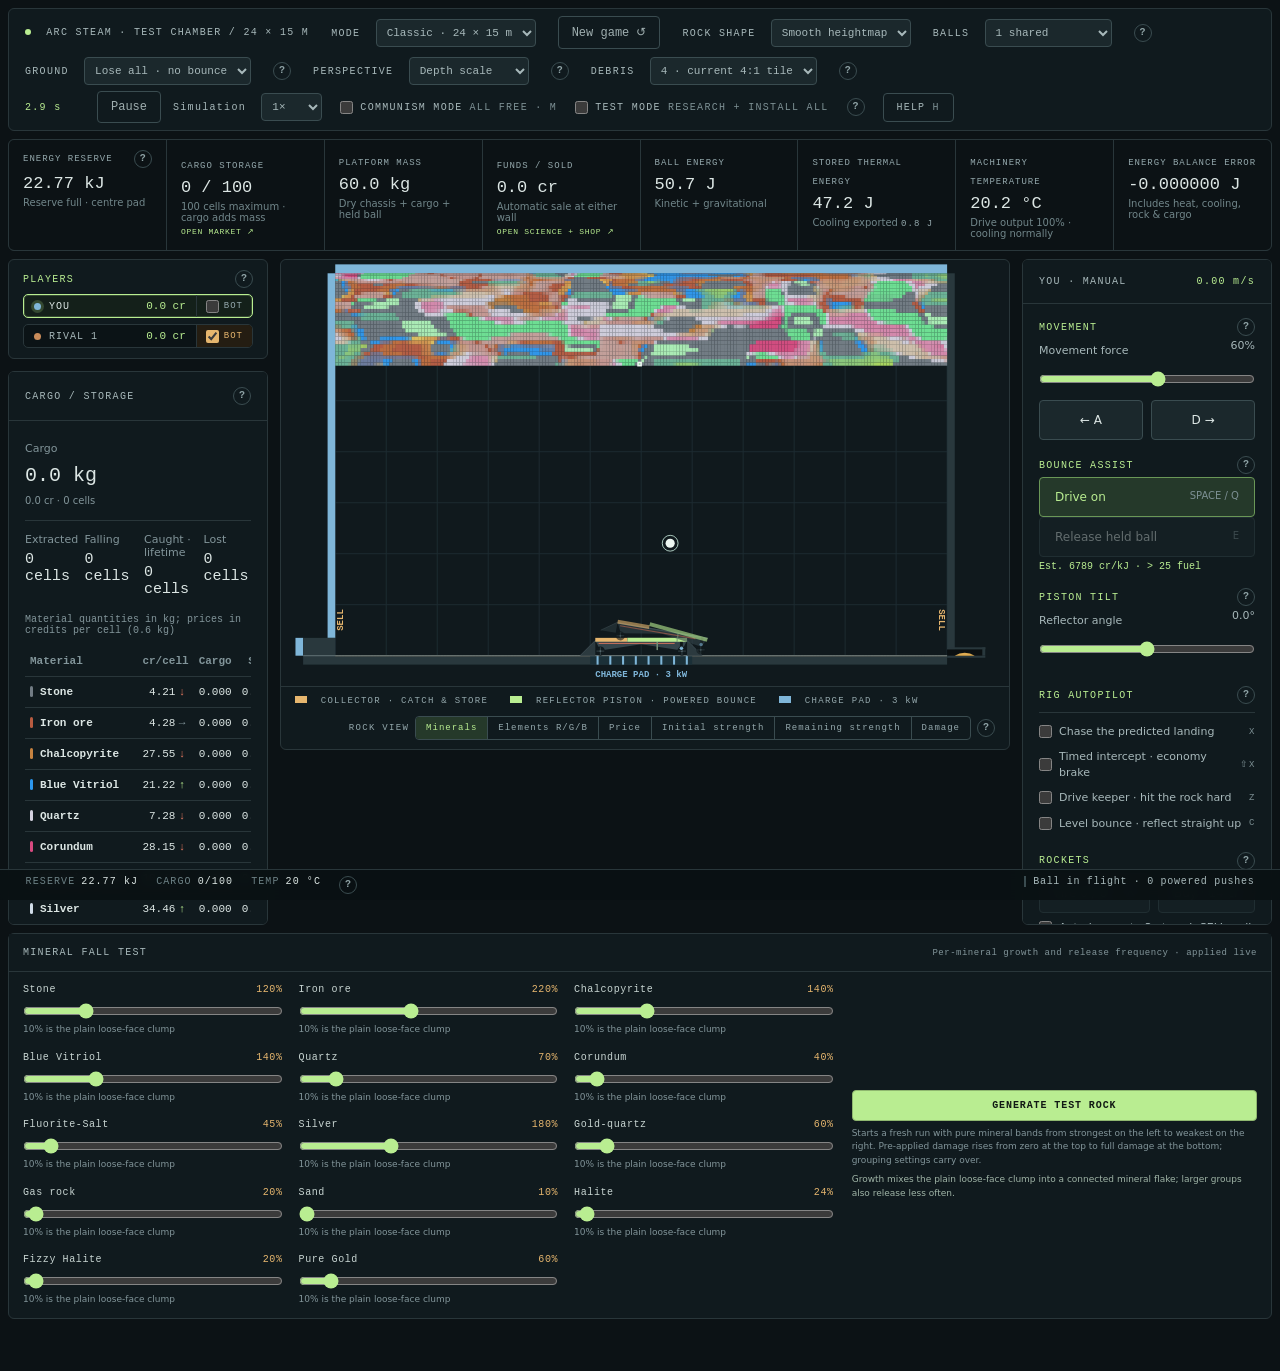
==== commit a190e49b: "Wild Mine grader" ====
--- a/index.html
+++ b/index.html
@@ -80,6 +80,12 @@
 							<div class="autopilot" id="bore-orders"><label><input type="checkbox" id="bore-auto" autocomplete="off"><span>Auto-bore ahead while driving</span></label></div>
 							<p id="bore-status" class="hint" role="status" hidden></p>
 							<p id="bore-yield" class="hint tool-yield" hidden></p>
+						</div>
+						<div id="wild-grader-controls" class="bore-controls" data-topic="cargo" hidden>
+							<div class="eyebrow-row"><p class="eyebrow">ROAD GRADER</p></div>
+							<label for="wild-grader-mode">Blade mode</label>
+							<select id="wild-grader-mode" autocomplete="off"><option value="platform">Follow platform pitch</option><option value="bore">Follow tunnel grade</option><option value="smooth">Smooth rubble · keep material</option></select>
+							<p id="wild-grader-status" class="hint" role="status"></p>
 						</div>
 						<div class="eyebrow-row"><p class="eyebrow">ROCKETS</p><button id="help-rockets" class="help-mark" type="button" aria-haspopup="dialog" aria-controls="help-drawer" aria-expanded="false" aria-label="Help: rockets">?</button></div>
 						<div class="rocket-row"><button id="rocket-fire" type="button" aria-keyshortcuts="R" disabled>Fire 0 / 6 <span>R</span></button><button id="rocket-buy" type="button" disabled>Buy</button></div>
--- a/styles.css
+++ b/styles.css
@@ -176,6 +176,7 @@
 /* The ball player and tunnel buffers are Wild Mine only, hidden in Classic. */
 .ball-controls[hidden], .bore-controls[hidden] { display: none; }
 .ball-controls .control-row { margin-top: 6px; }
+#wild-grader-mode { display: block; width: 100%; max-width: 100%; margin: 4px 0 0; }
 .ball-controls .drive { margin-top: 8px; }
 .eyebrow-row { display: flex; align-items: center; justify-content: space-between; gap: 10px; margin: 16px 0 3px; }
 .eyebrow-row .eyebrow { margin: 0; }
